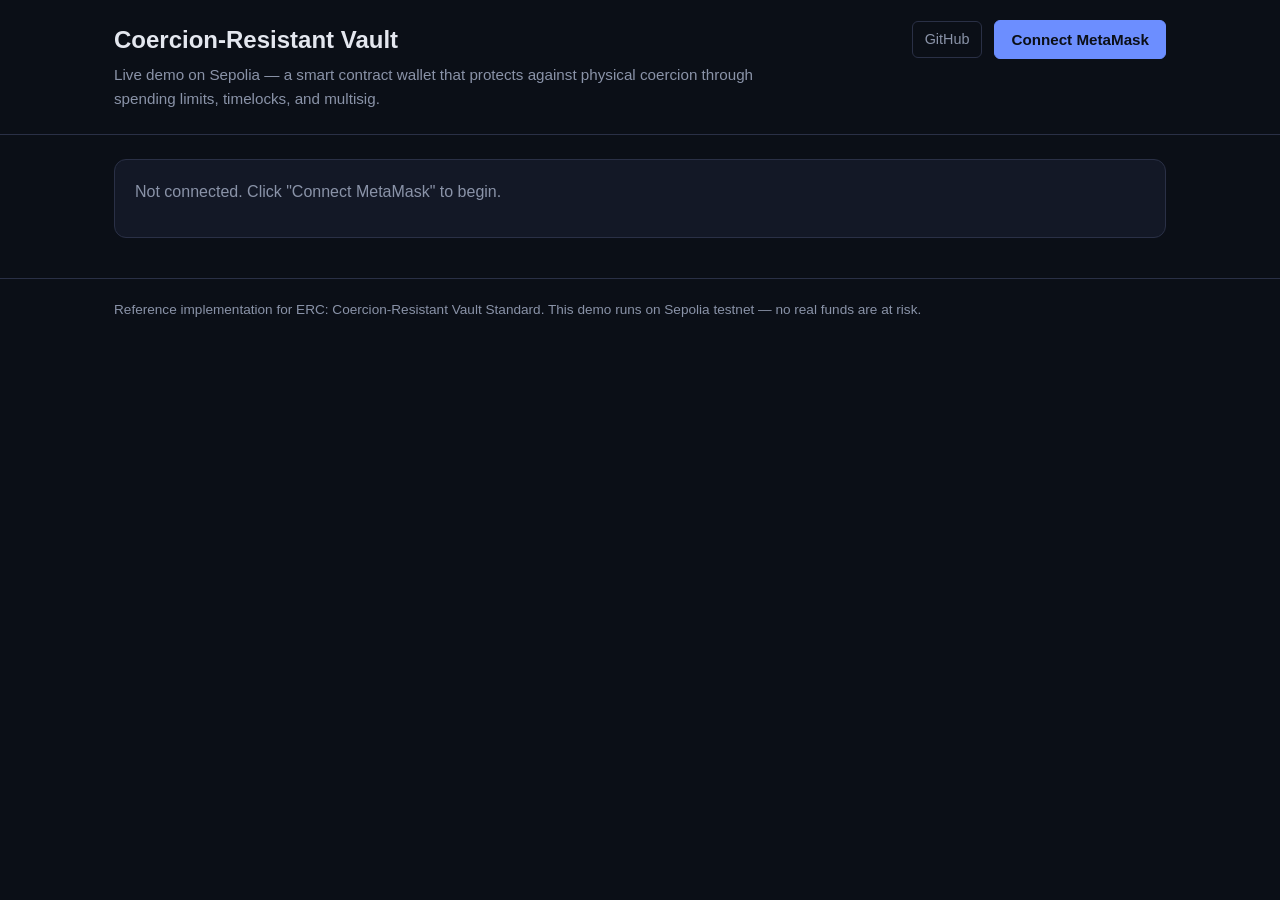
==== demo/index.html @ bbcf221b "feat: add Sepolia deployment script + interactive demo frontend - Foundry deploy script with Ethersc" ====
<!DOCTYPE html>
<html lang="en">
<head>
  <meta charset="UTF-8" />
  <meta name="viewport" content="width=device-width, initial-scale=1.0" />
  <title>Coercion-Resistant Vault — Demo</title>
  <link rel="stylesheet" href="styles.css" />
</head>
<body>
  <header>
    <div class="container">
      <div class="header-row">
        <h1>Coercion-Resistant Vault</h1>
        <div class="header-right">
          <a href="https://github.com/DeFiRe-business/eip-proposal-5wrench"
             target="_blank" rel="noopener" class="source-link">GitHub</a>
          <button id="connect-btn" class="primary">Connect MetaMask</button>
        </div>
      </div>
      <p class="subtitle">
        Live demo on Sepolia — a smart contract wallet that protects against
        physical coercion through spending limits, timelocks, and multisig.
      </p>
    </div>
  </header>

  <main class="container">

    <!-- ══════════════════════════════════════════ -->
    <!--  Connection status -->
    <!-- ══════════════════════════════════════════ -->
    <section id="connection-section" class="card">
      <div id="wallet-status">
        <p class="muted">Not connected. Click "Connect MetaMask" to begin.</p>
      </div>
    </section>

    <!-- ══════════════════════════════════════════ -->
    <!--  Vault overview -->
    <!-- ══════════════════════════════════════════ -->
    <section id="overview-section" class="card" hidden>
      <h2>Vault state</h2>
      <div class="grid grid-3">
        <div class="stat">
          <div class="stat-label">Total balance</div>
          <div class="stat-value" id="vault-total">—</div>
          <div class="stat-sub">ETH in vault</div>
        </div>
        <div class="stat stat-hot">
          <div class="stat-label">Hot (immediately spendable)</div>
          <div class="stat-value" id="vault-hot">—</div>
          <div class="stat-sub"><span id="vault-spent">—</span> spent this epoch</div>
        </div>
        <div class="stat stat-cold">
          <div class="stat-label">Cold (timelocked)</div>
          <div class="stat-value" id="vault-cold">—</div>
          <div class="stat-sub"><span id="timelock-duration">—</span> unlock delay</div>
        </div>
      </div>

      <div class="meta-grid">
        <div><span class="meta-label">Vault:</span> <a id="vault-address" target="_blank" rel="noopener">—</a></div>
        <div><span class="meta-label">Owner:</span> <span id="vault-owner">—</span></div>
        <div><span class="meta-label">Spending limit:</span> <span id="vault-limit">—</span> / <span id="vault-epoch">—</span></div>
        <div><span class="meta-label">Guardians:</span> <span id="vault-guardians">—</span> (threshold <span id="vault-threshold">—</span>)</div>
        <div><span class="meta-label">Paused:</span> <span id="vault-paused">—</span></div>
        <div><span class="meta-label">Pending withdrawals:</span> <span id="vault-pending">—</span></div>
      </div>
    </section>

    <!-- ══════════════════════════════════════════ -->
    <!--  Actions -->
    <!-- ══════════════════════════════════════════ -->
    <section id="actions-section" hidden>
      <div class="grid grid-2">

        <!-- Deposit -->
        <div class="card">
          <h3>Deposit ETH</h3>
          <p class="muted">Send Sepolia ETH into the vault. Anyone can deposit.</p>
          <div class="input-row">
            <input type="number" id="deposit-amount" step="0.001" min="0" value="0.05" placeholder="Amount in ETH" />
            <button id="deposit-btn" class="primary">Deposit</button>
          </div>
        </div>

        <!-- Hot spend -->
        <div class="card">
          <h3>Hot spend</h3>
          <p class="muted">Instant transfer from the rate-limited hot balance. Owner only.</p>
          <div class="input-row">
            <input type="text" id="hotspend-to" placeholder="Recipient address (0x...)" />
          </div>
          <div class="input-row">
            <input type="number" id="hotspend-amount" step="0.001" min="0" value="0.01" placeholder="Amount in ETH" />
            <button id="hotspend-btn" class="primary">Hot Spend</button>
          </div>
        </div>

        <!-- Cold withdrawal -->
        <div class="card">
          <h3>Cold withdrawal</h3>
          <p class="muted">
            Request a large withdrawal. Starts the timelock — funds become
            transferable after the delay, OR guardians can bypass with multisig.
          </p>
          <div class="input-row">
            <input type="text" id="coldwithdraw-to" placeholder="Recipient address (0x...)" />
          </div>
          <div class="input-row">
            <input type="number" id="coldwithdraw-amount" step="0.001" min="0" value="0.1" placeholder="Amount in ETH" />
            <button id="coldwithdraw-btn" class="primary">Request Withdrawal</button>
          </div>
        </div>

        <!-- Uniswap swap -->
        <div class="card card-highlight">
          <h3>DeFi: Swap on Uniswap V3 ⚡</h3>
          <p class="muted">
            Execute a WETH → USDC swap via Uniswap SwapRouter02. The vault wraps
            ETH, approves the router, and swaps — all while the hot spending
            counter stays at zero (value-preserving operation).
          </p>
          <div class="input-row">
            <input type="number" id="swap-amount" step="0.001" min="0" value="0.01" placeholder="Amount in ETH" />
            <button id="swap-btn" class="primary">Wrap + Swap</button>
          </div>
          <p class="muted small">
            This runs three transactions: whitelist the router (if not already),
            wrap ETH via <code>execute()</code>, then swap via <code>execute()</code>.
          </p>
        </div>

      </div>

      <!-- Pending withdrawals table -->
      <div class="card">
        <h3>Pending withdrawals</h3>
        <div id="pending-list">
          <p class="muted">No pending withdrawals.</p>
        </div>
      </div>
    </section>

    <!-- ══════════════════════════════════════════ -->
    <!--  Activity log -->
    <!-- ══════════════════════════════════════════ -->
    <section id="log-section" class="card" hidden>
      <div class="log-header">
        <h3>Activity log</h3>
        <button id="clear-log" class="ghost small">Clear</button>
      </div>
      <div id="log"></div>
    </section>

  </main>

  <footer>
    <div class="container">
      <p class="muted small">
        Reference implementation for ERC: Coercion-Resistant Vault Standard.
        This demo runs on Sepolia testnet — no real funds are at risk.
      </p>
    </div>
  </footer>

  <script type="importmap">
    {
      "imports": {
        "ethers": "https://esm.sh/ethers@6.13.4"
      }
    }
  </script>
  <script type="module" src="app.js"></script>
</body>
</html>
---- demo/styles.css ----
/* ══════════════════════════════════════════════ */
/*  Base */
/* ══════════════════════════════════════════════ */

:root {
  --bg:            #0b0f17;
  --bg-card:       #131826;
  --bg-card-hl:    #1a2035;
  --border:        #2a3046;
  --text:          #e4e7ef;
  --text-muted:    #8a93a8;
  --accent:        #6c8eff;
  --accent-hover:  #8aa4ff;
  --hot:           #ff9f6b;
  --cold:          #6bbcff;
  --success:       #3ddc84;
  --danger:        #ff5b5b;
  --warn:          #ffc857;
}

* { box-sizing: border-box; }

body {
  margin: 0;
  font-family: -apple-system, BlinkMacSystemFont, "Segoe UI", Roboto,
               "Helvetica Neue", Arial, sans-serif;
  background: var(--bg);
  color: var(--text);
  line-height: 1.55;
}

.container {
  max-width: 1100px;
  margin: 0 auto;
  padding: 0 24px;
}

h1, h2, h3 { font-weight: 600; margin: 0; }
h1 { font-size: 1.5rem; }
h2 { font-size: 1.2rem; margin-bottom: 16px; }
h3 { font-size: 1.05rem; margin-bottom: 8px; }

p { margin: 0 0 12px 0; }

a {
  color: var(--accent);
  text-decoration: none;
}
a:hover { color: var(--accent-hover); text-decoration: underline; }

code {
  font-family: "SF Mono", Menlo, Consolas, monospace;
  background: rgba(255,255,255,0.05);
  padding: 1px 5px;
  border-radius: 3px;
  font-size: 0.9em;
}

.muted { color: var(--text-muted); }
.small { font-size: 0.85rem; }

/* ══════════════════════════════════════════════ */
/*  Header */
/* ══════════════════════════════════════════════ */

header {
  border-bottom: 1px solid var(--border);
  padding: 20px 0 24px;
  margin-bottom: 24px;
}

.header-row {
  display: flex;
  justify-content: space-between;
  align-items: center;
  margin-bottom: 4px;
  gap: 16px;
  flex-wrap: wrap;
}

.header-right {
  display: flex;
  gap: 12px;
  align-items: center;
}

.source-link {
  color: var(--text-muted);
  font-size: 0.9rem;
  padding: 6px 12px;
  border: 1px solid var(--border);
  border-radius: 6px;
}
.source-link:hover { color: var(--text); text-decoration: none; }

.subtitle {
  color: var(--text-muted);
  font-size: 0.95rem;
  max-width: 680px;
  margin: 0;
}

/* ══════════════════════════════════════════════ */
/*  Cards */
/* ══════════════════════════════════════════════ */

.card {
  background: var(--bg-card);
  border: 1px solid var(--border);
  border-radius: 12px;
  padding: 20px;
  margin-bottom: 20px;
}

.card-highlight {
  border-color: var(--accent);
  background: linear-gradient(180deg, var(--bg-card-hl) 0%, var(--bg-card) 100%);
}

/* ══════════════════════════════════════════════ */
/*  Grid */
/* ══════════════════════════════════════════════ */

.grid {
  display: grid;
  gap: 20px;
  margin-bottom: 20px;
}
.grid-2 { grid-template-columns: repeat(2, 1fr); }
.grid-3 { grid-template-columns: repeat(3, 1fr); }

@media (max-width: 720px) {
  .grid-2, .grid-3 { grid-template-columns: 1fr; }
}

/* ══════════════════════════════════════════════ */
/*  Stats */
/* ══════════════════════════════════════════════ */

.stat {
  padding: 16px;
  background: rgba(255,255,255,0.02);
  border: 1px solid var(--border);
  border-radius: 8px;
}
.stat-hot  { border-left: 3px solid var(--hot);  }
.stat-cold { border-left: 3px solid var(--cold); }

.stat-label {
  font-size: 0.8rem;
  color: var(--text-muted);
  text-transform: uppercase;
  letter-spacing: 0.05em;
  margin-bottom: 4px;
}
.stat-value {
  font-size: 1.6rem;
  font-weight: 700;
  font-variant-numeric: tabular-nums;
}
.stat-sub {
  font-size: 0.85rem;
  color: var(--text-muted);
  margin-top: 4px;
}

/* ══════════════════════════════════════════════ */
/*  Meta grid */
/* ══════════════════════════════════════════════ */

.meta-grid {
  margin-top: 20px;
  padding-top: 16px;
  border-top: 1px solid var(--border);
  display: grid;
  grid-template-columns: 1fr 1fr;
  gap: 8px 20px;
  font-size: 0.9rem;
}
.meta-label {
  color: var(--text-muted);
  margin-right: 8px;
}
@media (max-width: 720px) {
  .meta-grid { grid-template-columns: 1fr; }
}

/* ══════════════════════════════════════════════ */
/*  Inputs & buttons */
/* ══════════════════════════════════════════════ */

.input-row {
  display: flex;
  gap: 8px;
  margin-bottom: 8px;
}
.input-row input[type="number"] { max-width: 160px; }

input[type="text"], input[type="number"] {
  flex: 1;
  padding: 10px 12px;
  background: var(--bg);
  border: 1px solid var(--border);
  border-radius: 6px;
  color: var(--text);
  font-family: inherit;
  font-size: 0.95rem;
}
input:focus {
  outline: none;
  border-color: var(--accent);
}

button {
  padding: 10px 16px;
  border: 1px solid var(--border);
  background: var(--bg-card);
  color: var(--text);
  border-radius: 6px;
  cursor: pointer;
  font-family: inherit;
  font-size: 0.95rem;
  transition: all 0.15s ease;
}
button:hover:not(:disabled) {
  border-color: var(--accent);
  color: var(--accent);
}
button:disabled {
  opacity: 0.5;
  cursor: not-allowed;
}
button.primary {
  background: var(--accent);
  border-color: var(--accent);
  color: #0b0f17;
  font-weight: 600;
}
button.primary:hover:not(:disabled) {
  background: var(--accent-hover);
  border-color: var(--accent-hover);
  color: #0b0f17;
}
button.danger {
  border-color: var(--danger);
  color: var(--danger);
}
button.ghost {
  background: transparent;
  border-color: transparent;
  color: var(--text-muted);
}
button.ghost:hover { color: var(--text); }
button.small { padding: 4px 10px; font-size: 0.85rem; }

/* ══════════════════════════════════════════════ */
/*  Pending withdrawals list */
/* ══════════════════════════════════════════════ */

.pending-item {
  display: grid;
  grid-template-columns: auto 1fr auto;
  gap: 12px;
  padding: 12px;
  background: rgba(255,255,255,0.02);
  border: 1px solid var(--border);
  border-radius: 6px;
  margin-bottom: 8px;
  align-items: center;
}
.pending-item-id {
  font-weight: 600;
  font-family: "SF Mono", Menlo, Consolas, monospace;
}
.pending-item-info {
  font-size: 0.9rem;
  color: var(--text-muted);
}
.pending-item-info strong { color: var(--text); }
.pending-item-actions {
  display: flex;
  gap: 6px;
}
.unlock-ready { color: var(--success); font-weight: 600; }
.unlock-waiting { color: var(--warn); }

/* ══════════════════════════════════════════════ */
/*  Activity log */
/* ══════════════════════════════════════════════ */

.log-header {
  display: flex;
  justify-content: space-between;
  align-items: center;
  margin-bottom: 12px;
}
.log-header h3 { margin: 0; }

#log {
  font-family: "SF Mono", Menlo, Consolas, monospace;
  font-size: 0.85rem;
  max-height: 320px;
  overflow-y: auto;
  background: var(--bg);
  border: 1px solid var(--border);
  border-radius: 6px;
  padding: 12px;
}
.log-entry {
  padding: 4px 0;
  border-bottom: 1px solid rgba(255,255,255,0.04);
}
.log-entry:last-child { border-bottom: none; }
.log-time { color: var(--text-muted); margin-right: 8px; }
.log-success { color: var(--success); }
.log-error   { color: var(--danger); }
.log-info    { color: var(--accent); }
.log-event   { color: var(--hot); }

/* ══════════════════════════════════════════════ */
/*  Footer */
/* ══════════════════════════════════════════════ */

footer {
  margin-top: 40px;
  padding: 20px 0;
  border-top: 1px solid var(--border);
}

/* ══════════════════════════════════════════════ */
/*  Toast / feedback */
/* ══════════════════════════════════════════════ */

.toast {
  position: fixed;
  bottom: 24px;
  right: 24px;
  background: var(--bg-card);
  border: 1px solid var(--border);
  border-radius: 8px;
  padding: 12px 16px;
  font-size: 0.9rem;
  max-width: 360px;
  box-shadow: 0 8px 24px rgba(0,0,0,0.5);
  z-index: 1000;
  animation: slideIn 0.2s ease-out;
}
.toast-success { border-color: var(--success); }
.toast-error   { border-color: var(--danger); }

@keyframes slideIn {
  from { transform: translateX(24px); opacity: 0; }
  to   { transform: translateX(0); opacity: 1; }
}
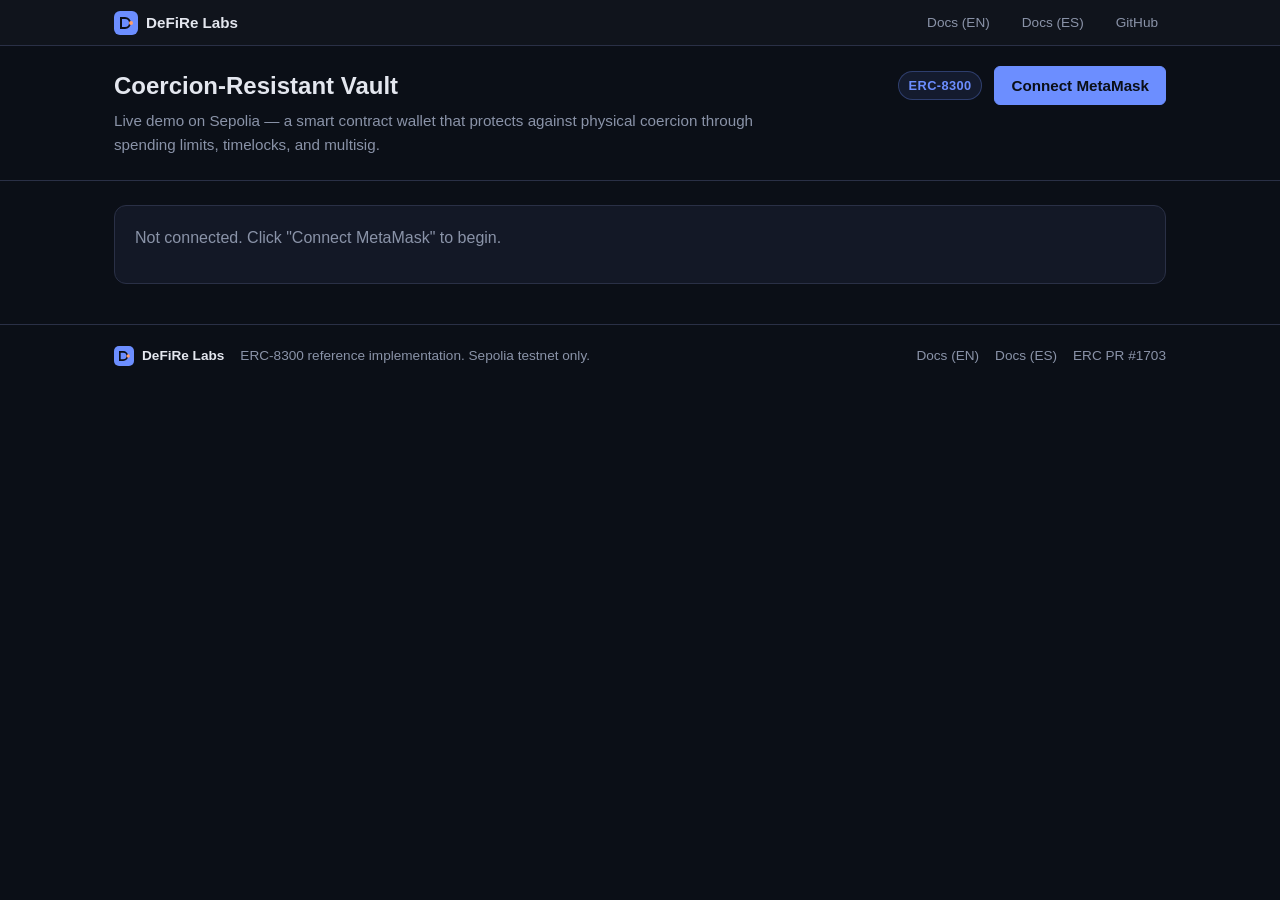
==== commit f51c4701: "feat: add DeFiRe Labs branding + bilingual docs (EN/ES) - DeFiRe Labs topbar with logo and link to d" ====
--- a/demo/index.html
+++ b/demo/index.html
@@ -3,17 +3,36 @@
 <head>
   <meta charset="UTF-8" />
   <meta name="viewport" content="width=device-width, initial-scale=1.0" />
-  <title>Coercion-Resistant Vault — Demo</title>
+  <title>Coercion-Resistant Vault — DeFiRe Labs</title>
   <link rel="stylesheet" href="styles.css" />
 </head>
 <body>
+
+  <!-- DeFiRe Labs top bar -->
+  <div class="topbar">
+    <div class="container topbar-inner">
+      <a href="https://defire.business/" target="_blank" rel="noopener" class="brand">
+        <svg width="24" height="24" viewBox="0 0 24 24" fill="none" xmlns="http://www.w3.org/2000/svg">
+          <rect width="24" height="24" rx="6" fill="#6c8eff"/>
+          <path d="M7 7h4a5 5 0 0 1 0 10H7V7z" stroke="#0b0f17" stroke-width="2" fill="none"/>
+          <circle cx="17" cy="12" r="2" fill="#ff9f6b"/>
+        </svg>
+        <span>DeFiRe Labs</span>
+      </a>
+      <nav class="topbar-nav">
+        <a href="docs-en.html">Docs (EN)</a>
+        <a href="docs-es.html">Docs (ES)</a>
+        <a href="https://github.com/DeFiRe-business/eip-proposal-5wrench" target="_blank" rel="noopener">GitHub</a>
+      </nav>
+    </div>
+  </div>
+
   <header>
     <div class="container">
       <div class="header-row">
         <h1>Coercion-Resistant Vault</h1>
         <div class="header-right">
-          <a href="https://github.com/DeFiRe-business/eip-proposal-5wrench"
-             target="_blank" rel="noopener" class="source-link">GitHub</a>
+          <span class="erc-badge">ERC-8300</span>
           <button id="connect-btn" class="primary">Connect MetaMask</button>
         </div>
       </div>
@@ -26,55 +45,48 @@
 
   <main class="container">
 
-    <!-- ══════════════════════════════════════════ -->
-    <!--  Connection status -->
-    <!-- ══════════════════════════════════════════ -->
+    <!-- Connection status -->
     <section id="connection-section" class="card">
       <div id="wallet-status">
         <p class="muted">Not connected. Click "Connect MetaMask" to begin.</p>
       </div>
     </section>
 
-    <!-- ══════════════════════════════════════════ -->
-    <!--  Vault overview -->
-    <!-- ══════════════════════════════════════════ -->
+    <!-- Vault overview -->
     <section id="overview-section" class="card" hidden>
       <h2>Vault state</h2>
       <div class="grid grid-3">
         <div class="stat">
           <div class="stat-label">Total balance</div>
-          <div class="stat-value" id="vault-total">—</div>
+          <div class="stat-value" id="vault-total">--</div>
           <div class="stat-sub">ETH in vault</div>
         </div>
         <div class="stat stat-hot">
           <div class="stat-label">Hot (immediately spendable)</div>
-          <div class="stat-value" id="vault-hot">—</div>
-          <div class="stat-sub"><span id="vault-spent">—</span> spent this epoch</div>
+          <div class="stat-value" id="vault-hot">--</div>
+          <div class="stat-sub"><span id="vault-spent">--</span> spent this epoch</div>
         </div>
         <div class="stat stat-cold">
           <div class="stat-label">Cold (timelocked)</div>
-          <div class="stat-value" id="vault-cold">—</div>
-          <div class="stat-sub"><span id="timelock-duration">—</span> unlock delay</div>
+          <div class="stat-value" id="vault-cold">--</div>
+          <div class="stat-sub"><span id="timelock-duration">--</span> unlock delay</div>
         </div>
       </div>
 
       <div class="meta-grid">
-        <div><span class="meta-label">Vault:</span> <a id="vault-address" target="_blank" rel="noopener">—</a></div>
-        <div><span class="meta-label">Owner:</span> <span id="vault-owner">—</span></div>
-        <div><span class="meta-label">Spending limit:</span> <span id="vault-limit">—</span> / <span id="vault-epoch">—</span></div>
-        <div><span class="meta-label">Guardians:</span> <span id="vault-guardians">—</span> (threshold <span id="vault-threshold">—</span>)</div>
-        <div><span class="meta-label">Paused:</span> <span id="vault-paused">—</span></div>
-        <div><span class="meta-label">Pending withdrawals:</span> <span id="vault-pending">—</span></div>
+        <div><span class="meta-label">Vault:</span> <a id="vault-address" target="_blank" rel="noopener">--</a></div>
+        <div><span class="meta-label">Owner:</span> <span id="vault-owner">--</span></div>
+        <div><span class="meta-label">Spending limit:</span> <span id="vault-limit">--</span> / <span id="vault-epoch">--</span></div>
+        <div><span class="meta-label">Guardians:</span> <span id="vault-guardians">--</span> (threshold <span id="vault-threshold">--</span>)</div>
+        <div><span class="meta-label">Paused:</span> <span id="vault-paused">--</span></div>
+        <div><span class="meta-label">Pending withdrawals:</span> <span id="vault-pending">--</span></div>
       </div>
     </section>
 
-    <!-- ══════════════════════════════════════════ -->
-    <!--  Actions -->
-    <!-- ══════════════════════════════════════════ -->
+    <!-- Actions -->
     <section id="actions-section" hidden>
       <div class="grid grid-2">
 
-        <!-- Deposit -->
         <div class="card">
           <h3>Deposit ETH</h3>
           <p class="muted">Send Sepolia ETH into the vault. Anyone can deposit.</p>
@@ -84,7 +96,6 @@
           </div>
         </div>
 
-        <!-- Hot spend -->
         <div class="card">
           <h3>Hot spend</h3>
           <p class="muted">Instant transfer from the rate-limited hot balance. Owner only.</p>
@@ -97,11 +108,10 @@
           </div>
         </div>
 
-        <!-- Cold withdrawal -->
         <div class="card">
           <h3>Cold withdrawal</h3>
           <p class="muted">
-            Request a large withdrawal. Starts the timelock — funds become
+            Request a large withdrawal. Starts the timelock -- funds become
             transferable after the delay, OR guardians can bypass with multisig.
           </p>
           <div class="input-row">
@@ -113,12 +123,11 @@
           </div>
         </div>
 
-        <!-- Uniswap swap -->
         <div class="card card-highlight">
-          <h3>DeFi: Swap on Uniswap V3 ⚡</h3>
+          <h3>DeFi: Swap on Uniswap V3</h3>
           <p class="muted">
-            Execute a WETH → USDC swap via Uniswap SwapRouter02. The vault wraps
-            ETH, approves the router, and swaps — all while the hot spending
+            Execute a WETH to USDC swap via Uniswap SwapRouter02. The vault wraps
+            ETH, approves the router, and swaps -- all while the hot spending
             counter stays at zero (value-preserving operation).
           </p>
           <div class="input-row">
@@ -126,14 +135,13 @@
             <button id="swap-btn" class="primary">Wrap + Swap</button>
           </div>
           <p class="muted small">
-            This runs three transactions: whitelist the router (if not already),
-            wrap ETH via <code>execute()</code>, then swap via <code>execute()</code>.
+            This runs three transactions: wrap ETH via <code>execute()</code>,
+            approve router, then swap via <code>execute()</code>.
           </p>
         </div>
 
       </div>
 
-      <!-- Pending withdrawals table -->
       <div class="card">
         <h3>Pending withdrawals</h3>
         <div id="pending-list">
@@ -142,9 +150,7 @@
       </div>
     </section>
 
-    <!-- ══════════════════════════════════════════ -->
-    <!--  Activity log -->
-    <!-- ══════════════════════════════════════════ -->
+    <!-- Activity log -->
     <section id="log-section" class="card" hidden>
       <div class="log-header">
         <h3>Activity log</h3>
@@ -156,11 +162,23 @@
   </main>
 
   <footer>
-    <div class="container">
-      <p class="muted small">
-        Reference implementation for ERC: Coercion-Resistant Vault Standard.
-        This demo runs on Sepolia testnet — no real funds are at risk.
-      </p>
+    <div class="container footer-inner">
+      <div class="footer-left">
+        <a href="https://defire.business/" target="_blank" rel="noopener" class="brand brand-footer">
+          <svg width="20" height="20" viewBox="0 0 24 24" fill="none" xmlns="http://www.w3.org/2000/svg">
+            <rect width="24" height="24" rx="6" fill="#6c8eff"/>
+            <path d="M7 7h4a5 5 0 0 1 0 10H7V7z" stroke="#0b0f17" stroke-width="2" fill="none"/>
+            <circle cx="17" cy="12" r="2" fill="#ff9f6b"/>
+          </svg>
+          <span>DeFiRe Labs</span>
+        </a>
+        <span class="muted small">ERC-8300 reference implementation. Sepolia testnet only.</span>
+      </div>
+      <div class="footer-right">
+        <a href="docs-en.html" class="muted small">Docs (EN)</a>
+        <a href="docs-es.html" class="muted small">Docs (ES)</a>
+        <a href="https://github.com/ethereum/ERCs/pull/1703" target="_blank" rel="noopener" class="muted small">ERC PR #1703</a>
+      </div>
     </div>
   </footer>
 
--- a/demo/styles.css
+++ b/demo/styles.css
@@ -1,5 +1,5 @@
 /* ══════════════════════════════════════════════ */
-/*  Base */
+/*  Base                                        */
 /* ══════════════════════════════════════════════ */
 
 :root {
@@ -35,10 +35,11 @@
   padding: 0 24px;
 }
 
-h1, h2, h3 { font-weight: 600; margin: 0; }
+h1, h2, h3, h4 { font-weight: 600; margin: 0; }
 h1 { font-size: 1.5rem; }
 h2 { font-size: 1.2rem; margin-bottom: 16px; }
 h3 { font-size: 1.05rem; margin-bottom: 8px; }
+h4 { font-size: 0.95rem; margin-bottom: 6px; }
 
 p { margin: 0 0 12px 0; }
 
@@ -56,11 +57,90 @@
   font-size: 0.9em;
 }
 
+pre {
+  background: rgba(255,255,255,0.03);
+  border: 1px solid var(--border);
+  border-radius: 8px;
+  padding: 16px;
+  overflow-x: auto;
+  font-size: 0.85rem;
+  line-height: 1.5;
+}
+pre code {
+  background: none;
+  padding: 0;
+}
+
 .muted { color: var(--text-muted); }
 .small { font-size: 0.85rem; }
 
 /* ══════════════════════════════════════════════ */
-/*  Header */
+/*  DeFiRe Labs topbar                          */
+/* ══════════════════════════════════════════════ */
+
+.topbar {
+  background: rgba(255,255,255,0.02);
+  border-bottom: 1px solid var(--border);
+  padding: 8px 0;
+}
+
+.topbar-inner {
+  display: flex;
+  justify-content: space-between;
+  align-items: center;
+}
+
+.brand {
+  display: flex;
+  align-items: center;
+  gap: 8px;
+  color: var(--text);
+  font-weight: 600;
+  font-size: 0.95rem;
+  text-decoration: none;
+}
+.brand:hover {
+  color: var(--accent);
+  text-decoration: none;
+}
+.brand svg { flex-shrink: 0; }
+
+.brand-footer {
+  font-size: 0.85rem;
+}
+
+.topbar-nav {
+  display: flex;
+  gap: 16px;
+  align-items: center;
+}
+.topbar-nav a {
+  color: var(--text-muted);
+  font-size: 0.85rem;
+  text-decoration: none;
+  padding: 4px 8px;
+  border-radius: 4px;
+  transition: all 0.15s ease;
+}
+.topbar-nav a:hover {
+  color: var(--text);
+  background: rgba(255,255,255,0.05);
+  text-decoration: none;
+}
+
+.erc-badge {
+  font-size: 0.8rem;
+  font-weight: 600;
+  color: var(--accent);
+  background: rgba(108, 142, 255, 0.1);
+  border: 1px solid rgba(108, 142, 255, 0.3);
+  padding: 4px 10px;
+  border-radius: 20px;
+  letter-spacing: 0.03em;
+}
+
+/* ══════════════════════════════════════════════ */
+/*  Header                                      */
 /* ══════════════════════════════════════════════ */
 
 header {
@@ -84,15 +164,6 @@
   align-items: center;
 }
 
-.source-link {
-  color: var(--text-muted);
-  font-size: 0.9rem;
-  padding: 6px 12px;
-  border: 1px solid var(--border);
-  border-radius: 6px;
-}
-.source-link:hover { color: var(--text); text-decoration: none; }
-
 .subtitle {
   color: var(--text-muted);
   font-size: 0.95rem;
@@ -101,7 +172,7 @@
 }
 
 /* ══════════════════════════════════════════════ */
-/*  Cards */
+/*  Cards                                       */
 /* ══════════════════════════════════════════════ */
 
 .card {
@@ -118,7 +189,7 @@
 }
 
 /* ══════════════════════════════════════════════ */
-/*  Grid */
+/*  Grid                                        */
 /* ══════════════════════════════════════════════ */
 
 .grid {
@@ -134,7 +205,7 @@
 }
 
 /* ══════════════════════════════════════════════ */
-/*  Stats */
+/*  Stats                                       */
 /* ══════════════════════════════════════════════ */
 
 .stat {
@@ -165,7 +236,7 @@
 }
 
 /* ══════════════════════════════════════════════ */
-/*  Meta grid */
+/*  Meta grid                                   */
 /* ══════════════════════════════════════════════ */
 
 .meta-grid {
@@ -186,7 +257,7 @@
 }
 
 /* ══════════════════════════════════════════════ */
-/*  Inputs & buttons */
+/*  Inputs & buttons                            */
 /* ══════════════════════════════════════════════ */
 
 .input-row {
@@ -254,7 +325,7 @@
 button.small { padding: 4px 10px; font-size: 0.85rem; }
 
 /* ══════════════════════════════════════════════ */
-/*  Pending withdrawals list */
+/*  Pending withdrawals list                    */
 /* ══════════════════════════════════════════════ */
 
 .pending-item {
@@ -285,7 +356,7 @@
 .unlock-waiting { color: var(--warn); }
 
 /* ══════════════════════════════════════════════ */
-/*  Activity log */
+/*  Activity log                                */
 /* ══════════════════════════════════════════════ */
 
 .log-header {
@@ -318,7 +389,7 @@
 .log-event   { color: var(--hot); }
 
 /* ══════════════════════════════════════════════ */
-/*  Footer */
+/*  Footer                                      */
 /* ══════════════════════════════════════════════ */
 
 footer {
@@ -327,8 +398,28 @@
   border-top: 1px solid var(--border);
 }
 
-/* ══════════════════════════════════════════════ */
-/*  Toast / feedback */
+.footer-inner {
+  display: flex;
+  justify-content: space-between;
+  align-items: center;
+  flex-wrap: wrap;
+  gap: 12px;
+}
+.footer-left {
+  display: flex;
+  align-items: center;
+  gap: 16px;
+  flex-wrap: wrap;
+}
+.footer-right {
+  display: flex;
+  gap: 16px;
+  align-items: center;
+}
+.footer-right a:hover { text-decoration: underline; }
+
+/* ══════════════════════════════════════════════ */
+/*  Toast / feedback                            */
 /* ══════════════════════════════════════════════ */
 
 .toast {
@@ -352,3 +443,114 @@
   from { transform: translateX(24px); opacity: 0; }
   to   { transform: translateX(0); opacity: 1; }
 }
+
+/* ══════════════════════════════════════════════ */
+/*  Docs pages                                  */
+/* ══════════════════════════════════════════════ */
+
+.docs-content {
+  max-width: 800px;
+  margin: 0 auto;
+  padding: 0 24px 60px;
+}
+
+.docs-content h1 {
+  font-size: 2rem;
+  margin-bottom: 8px;
+  margin-top: 40px;
+}
+
+.docs-content h2 {
+  font-size: 1.4rem;
+  margin-top: 40px;
+  margin-bottom: 12px;
+  padding-bottom: 8px;
+  border-bottom: 1px solid var(--border);
+}
+
+.docs-content h3 {
+  font-size: 1.1rem;
+  margin-top: 28px;
+  margin-bottom: 8px;
+  color: var(--accent);
+}
+
+.docs-content p {
+  line-height: 1.7;
+  margin-bottom: 16px;
+}
+
+.docs-content ul, .docs-content ol {
+  padding-left: 24px;
+  margin-bottom: 16px;
+}
+
+.docs-content li {
+  margin-bottom: 8px;
+  line-height: 1.6;
+}
+
+.docs-content .step {
+  background: var(--bg-card);
+  border: 1px solid var(--border);
+  border-radius: 12px;
+  padding: 20px 24px;
+  margin-bottom: 16px;
+}
+
+.docs-content .step-number {
+  display: inline-block;
+  background: var(--accent);
+  color: var(--bg);
+  font-weight: 700;
+  font-size: 0.85rem;
+  width: 28px;
+  height: 28px;
+  line-height: 28px;
+  text-align: center;
+  border-radius: 50%;
+  margin-right: 10px;
+}
+
+.docs-content .callout {
+  background: rgba(108, 142, 255, 0.08);
+  border-left: 3px solid var(--accent);
+  padding: 12px 16px;
+  border-radius: 0 8px 8px 0;
+  margin-bottom: 16px;
+}
+
+.docs-content .callout-warn {
+  background: rgba(255, 200, 87, 0.08);
+  border-left-color: var(--warn);
+}
+
+.docs-content .callout-danger {
+  background: rgba(255, 91, 91, 0.08);
+  border-left-color: var(--danger);
+}
+
+.lang-switch {
+  display: flex;
+  gap: 8px;
+  margin-top: 8px;
+}
+.lang-switch a {
+  padding: 4px 12px;
+  border: 1px solid var(--border);
+  border-radius: 4px;
+  font-size: 0.85rem;
+  color: var(--text-muted);
+}
+.lang-switch a:hover { color: var(--text); text-decoration: none; border-color: var(--accent); }
+.lang-switch a.active {
+  background: var(--accent);
+  color: var(--bg);
+  border-color: var(--accent);
+}
+
+@media (max-width: 720px) {
+  .topbar-nav { gap: 8px; }
+  .topbar-nav a { padding: 4px 4px; font-size: 0.8rem; }
+  .footer-inner { flex-direction: column; align-items: flex-start; }
+}
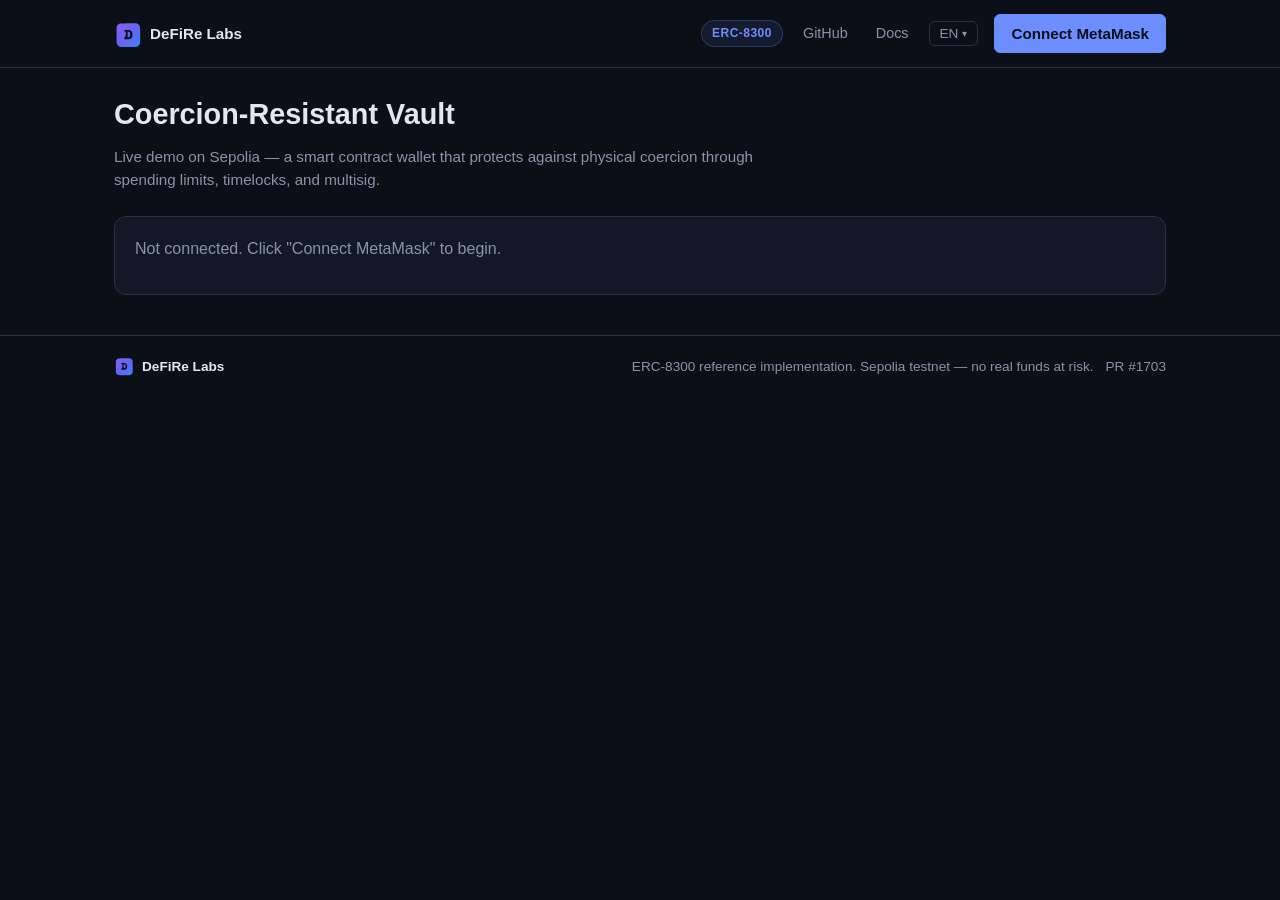
==== commit 937cd352: "feat: unified header with DeFiRe Labs logo, language dropdown, bilingual docs - Real DeFiRe Labs SVG" ====
--- a/demo/index.html
+++ b/demo/index.html
@@ -8,42 +8,42 @@
 </head>
 <body>
 
-  <!-- DeFiRe Labs top bar -->
-  <div class="topbar">
-    <div class="container topbar-inner">
+  <header>
+    <div class="container header-row">
       <a href="https://defire.business/" target="_blank" rel="noopener" class="brand">
-        <svg width="24" height="24" viewBox="0 0 24 24" fill="none" xmlns="http://www.w3.org/2000/svg">
-          <rect width="24" height="24" rx="6" fill="#6c8eff"/>
-          <path d="M7 7h4a5 5 0 0 1 0 10H7V7z" stroke="#0b0f17" stroke-width="2" fill="none"/>
-          <circle cx="17" cy="12" r="2" fill="#ff9f6b"/>
+        <svg width="28" height="28" viewBox="0 0 76 76" fill="none" xmlns="http://www.w3.org/2000/svg">
+          <defs><linearGradient id="dg" x1="0%" y1="0%" x2="100%" y2="100%"><stop offset="0%" stop-color="#8B5CF6"/><stop offset="50%" stop-color="#6366F1"/><stop offset="100%" stop-color="#3B82F6"/></linearGradient></defs>
+          <path fill="url(#dg)" d="M16,9.57C16,9.57,54,9,54,9c3.78.01,7.63-.22,10.98,1.85C70.6,14.33,70.97,19.06,71,25v31c-.06,4.7-.49,10.22-4.22,13.57-3.85,3.45-9.93,3.42-14.78,3.43H22c-4.26-.06-7.52-.22-10.87-3.28C7.37,66.29,7.06,62.76,7,58V25c.04-7.86,1.03-12.3,9-15.43ZM28,52c4.57,0,14.28.81,17.87-1.74,5.97-4.24,5.72-18.5-.91-22.09C41.69,26.41,32.06,27,28,27v4h4c0,5.91,1.79,13.73-4,17v4ZM37,31c1.93.23,3.91.27,5.33,1.74,2.28,2.16,2.4,11.27,0,13.27-1.42,1.09-3.69.95-5.33,1V31Z"/>
         </svg>
         <span>DeFiRe Labs</span>
       </a>
-      <nav class="topbar-nav">
-        <a href="docs-en.html">Docs (EN)</a>
-        <a href="docs-es.html">Docs (ES)</a>
-        <a href="https://github.com/DeFiRe-business/eip-proposal-5wrench" target="_blank" rel="noopener">GitHub</a>
-      </nav>
-    </div>
-  </div>
 
-  <header>
-    <div class="container">
-      <div class="header-row">
-        <h1>Coercion-Resistant Vault</h1>
-        <div class="header-right">
-          <span class="erc-badge">ERC-8300</span>
-          <button id="connect-btn" class="primary">Connect MetaMask</button>
+      <div class="header-center">
+        <span class="erc-badge">ERC-8300</span>
+        <a href="https://github.com/DeFiRe-business/eip-proposal-5wrench" target="_blank" rel="noopener" class="nav-link">GitHub</a>
+        <a id="docs-link" href="docs-en.html" class="nav-link">Docs</a>
+        <div class="lang-dropdown">
+          <button id="lang-btn" class="lang-toggle" type="button">EN <span class="caret">&#9662;</span></button>
+          <div class="lang-menu" id="lang-menu">
+            <button data-lang="en" class="lang-option active">English</button>
+            <button data-lang="es" class="lang-option">Espanol</button>
+          </div>
         </div>
       </div>
+
+      <button id="connect-btn" class="primary">Connect MetaMask</button>
+    </div>
+  </header>
+
+  <main class="container">
+
+    <section class="hero">
+      <h1>Coercion-Resistant Vault</h1>
       <p class="subtitle">
         Live demo on Sepolia — a smart contract wallet that protects against
         physical coercion through spending limits, timelocks, and multisig.
       </p>
-    </div>
-  </header>
-
-  <main class="container">
+    </section>
 
     <!-- Connection status -->
     <section id="connection-section" class="card">
@@ -72,7 +72,6 @@
           <div class="stat-sub"><span id="timelock-duration">--</span> unlock delay</div>
         </div>
       </div>
-
       <div class="meta-grid">
         <div><span class="meta-label">Vault:</span> <a id="vault-address" target="_blank" rel="noopener">--</a></div>
         <div><span class="meta-label">Owner:</span> <span id="vault-owner">--</span></div>
@@ -86,7 +85,6 @@
     <!-- Actions -->
     <section id="actions-section" hidden>
       <div class="grid grid-2">
-
         <div class="card">
           <h3>Deposit ETH</h3>
           <p class="muted">Send Sepolia ETH into the vault. Anyone can deposit.</p>
@@ -95,7 +93,6 @@
             <button id="deposit-btn" class="primary">Deposit</button>
           </div>
         </div>
-
         <div class="card">
           <h3>Hot spend</h3>
           <p class="muted">Instant transfer from the rate-limited hot balance. Owner only.</p>
@@ -107,13 +104,9 @@
             <button id="hotspend-btn" class="primary">Hot Spend</button>
           </div>
         </div>
-
         <div class="card">
           <h3>Cold withdrawal</h3>
-          <p class="muted">
-            Request a large withdrawal. Starts the timelock -- funds become
-            transferable after the delay, OR guardians can bypass with multisig.
-          </p>
+          <p class="muted">Request a large withdrawal. Starts the timelock -- funds unlock after the delay, OR guardians can bypass with multisig.</p>
           <div class="input-row">
             <input type="text" id="coldwithdraw-to" placeholder="Recipient address (0x...)" />
           </div>
@@ -122,31 +115,19 @@
             <button id="coldwithdraw-btn" class="primary">Request Withdrawal</button>
           </div>
         </div>
-
         <div class="card card-highlight">
           <h3>DeFi: Swap on Uniswap V3</h3>
-          <p class="muted">
-            Execute a WETH to USDC swap via Uniswap SwapRouter02. The vault wraps
-            ETH, approves the router, and swaps -- all while the hot spending
-            counter stays at zero (value-preserving operation).
-          </p>
+          <p class="muted">WETH to USDC swap via Uniswap SwapRouter02. Wraps ETH, approves the router, and swaps -- hot spending counter stays at zero.</p>
           <div class="input-row">
             <input type="number" id="swap-amount" step="0.001" min="0" value="0.01" placeholder="Amount in ETH" />
             <button id="swap-btn" class="primary">Wrap + Swap</button>
           </div>
-          <p class="muted small">
-            This runs three transactions: wrap ETH via <code>execute()</code>,
-            approve router, then swap via <code>execute()</code>.
-          </p>
+          <p class="muted small">Three transactions: wrap via <code>execute()</code>, approve, swap via <code>execute()</code>.</p>
         </div>
-
       </div>
-
       <div class="card">
         <h3>Pending withdrawals</h3>
-        <div id="pending-list">
-          <p class="muted">No pending withdrawals.</p>
-        </div>
+        <div id="pending-list"><p class="muted">No pending withdrawals.</p></div>
       </div>
     </section>
 
@@ -158,37 +139,52 @@
       </div>
       <div id="log"></div>
     </section>
-
   </main>
 
   <footer>
     <div class="container footer-inner">
-      <div class="footer-left">
-        <a href="https://defire.business/" target="_blank" rel="noopener" class="brand brand-footer">
-          <svg width="20" height="20" viewBox="0 0 24 24" fill="none" xmlns="http://www.w3.org/2000/svg">
-            <rect width="24" height="24" rx="6" fill="#6c8eff"/>
-            <path d="M7 7h4a5 5 0 0 1 0 10H7V7z" stroke="#0b0f17" stroke-width="2" fill="none"/>
-            <circle cx="17" cy="12" r="2" fill="#ff9f6b"/>
-          </svg>
-          <span>DeFiRe Labs</span>
-        </a>
-        <span class="muted small">ERC-8300 reference implementation. Sepolia testnet only.</span>
-      </div>
-      <div class="footer-right">
-        <a href="docs-en.html" class="muted small">Docs (EN)</a>
-        <a href="docs-es.html" class="muted small">Docs (ES)</a>
-        <a href="https://github.com/ethereum/ERCs/pull/1703" target="_blank" rel="noopener" class="muted small">ERC PR #1703</a>
-      </div>
+      <a href="https://defire.business/" target="_blank" rel="noopener" class="brand brand-sm">
+        <svg width="20" height="20" viewBox="0 0 76 76" fill="none" xmlns="http://www.w3.org/2000/svg">
+          <defs><linearGradient id="dg2" x1="0%" y1="0%" x2="100%" y2="100%"><stop offset="0%" stop-color="#8B5CF6"/><stop offset="50%" stop-color="#6366F1"/><stop offset="100%" stop-color="#3B82F6"/></linearGradient></defs>
+          <path fill="url(#dg2)" d="M16,9.57C16,9.57,54,9,54,9c3.78.01,7.63-.22,10.98,1.85C70.6,14.33,70.97,19.06,71,25v31c-.06,4.7-.49,10.22-4.22,13.57-3.85,3.45-9.93,3.42-14.78,3.43H22c-4.26-.06-7.52-.22-10.87-3.28C7.37,66.29,7.06,62.76,7,58V25c.04-7.86,1.03-12.3,9-15.43ZM28,52c4.57,0,14.28.81,17.87-1.74,5.97-4.24,5.72-18.5-.91-22.09C41.69,26.41,32.06,27,28,27v4h4c0,5.91,1.79,13.73-4,17v4ZM37,31c1.93.23,3.91.27,5.33,1.74,2.28,2.16,2.4,11.27,0,13.27-1.42,1.09-3.69.95-5.33,1V31Z"/>
+        </svg>
+        <span>DeFiRe Labs</span>
+      </a>
+      <span class="muted small">ERC-8300 reference implementation. Sepolia testnet — no real funds at risk.</span>
+      <a href="https://github.com/ethereum/ERCs/pull/1703" target="_blank" rel="noopener" class="muted small">PR #1703</a>
     </div>
   </footer>
 
-  <script type="importmap">
-    {
-      "imports": {
-        "ethers": "https://esm.sh/ethers@6.13.4"
-      }
+  <script type="importmap">{"imports":{"ethers":"https://esm.sh/ethers@6.13.4"}}</script>
+  <script type="module" src="app.js"></script>
+  <script>
+    // Language dropdown logic
+    const langBtn = document.getElementById('lang-btn');
+    const langMenu = document.getElementById('lang-menu');
+    const docsLink = document.getElementById('docs-link');
+    let currentLang = localStorage.getItem('vault-lang') || 'en';
+
+    function updateLang(lang) {
+      currentLang = lang;
+      localStorage.setItem('vault-lang', lang);
+      langBtn.innerHTML = lang.toUpperCase() + ' <span class="caret">&#9662;</span>';
+      docsLink.href = lang === 'es' ? 'docs-es.html' : 'docs-en.html';
+      langMenu.querySelectorAll('.lang-option').forEach(o => {
+        o.classList.toggle('active', o.dataset.lang === lang);
+      });
+      langMenu.classList.remove('open');
     }
+
+    langBtn.addEventListener('click', (e) => {
+      e.stopPropagation();
+      langMenu.classList.toggle('open');
+    });
+    langMenu.querySelectorAll('.lang-option').forEach(o => {
+      o.addEventListener('click', () => updateLang(o.dataset.lang));
+    });
+    document.addEventListener('click', () => langMenu.classList.remove('open'));
+
+    updateLang(currentLang);
   </script>
-  <script type="module" src="app.js"></script>
 </body>
 </html>
--- a/demo/styles.css
+++ b/demo/styles.css
@@ -39,14 +39,10 @@
 h1 { font-size: 1.5rem; }
 h2 { font-size: 1.2rem; margin-bottom: 16px; }
 h3 { font-size: 1.05rem; margin-bottom: 8px; }
-h4 { font-size: 0.95rem; margin-bottom: 6px; }
 
 p { margin: 0 0 12px 0; }
 
-a {
-  color: var(--accent);
-  text-decoration: none;
-}
+a { color: var(--accent); text-decoration: none; }
 a:hover { color: var(--accent-hover); text-decoration: underline; }
 
 code {
@@ -66,30 +62,29 @@
   font-size: 0.85rem;
   line-height: 1.5;
 }
-pre code {
-  background: none;
-  padding: 0;
-}
+pre code { background: none; padding: 0; }
 
 .muted { color: var(--text-muted); }
 .small { font-size: 0.85rem; }
 
 /* ══════════════════════════════════════════════ */
-/*  DeFiRe Labs topbar                          */
-/* ══════════════════════════════════════════════ */
-
-.topbar {
-  background: rgba(255,255,255,0.02);
+/*  Header — single unified bar                 */
+/* ══════════════════════════════════════════════ */
+
+header {
   border-bottom: 1px solid var(--border);
-  padding: 8px 0;
-}
-
-.topbar-inner {
+  padding: 14px 0;
+  margin-bottom: 24px;
+}
+
+.header-row {
   display: flex;
-  justify-content: space-between;
   align-items: center;
-}
-
+  gap: 16px;
+  flex-wrap: wrap;
+}
+
+/* DeFiRe Labs brand — left */
 .brand {
   display: flex;
   align-items: center;
@@ -98,72 +93,111 @@
   font-weight: 600;
   font-size: 0.95rem;
   text-decoration: none;
-}
-.brand:hover {
-  color: var(--accent);
-  text-decoration: none;
-}
+  margin-right: auto;
+}
+.brand:hover { color: var(--accent); text-decoration: none; }
 .brand svg { flex-shrink: 0; }
-
-.brand-footer {
-  font-size: 0.85rem;
-}
-
-.topbar-nav {
+.brand-sm { font-size: 0.85rem; }
+
+/* Center nav cluster */
+.header-center {
   display: flex;
-  gap: 16px;
   align-items: center;
-}
-.topbar-nav a {
-  color: var(--text-muted);
-  font-size: 0.85rem;
-  text-decoration: none;
-  padding: 4px 8px;
-  border-radius: 4px;
-  transition: all 0.15s ease;
-}
-.topbar-nav a:hover {
-  color: var(--text);
-  background: rgba(255,255,255,0.05);
-  text-decoration: none;
+  gap: 12px;
 }
 
 .erc-badge {
-  font-size: 0.8rem;
+  font-size: 0.75rem;
   font-weight: 600;
   color: var(--accent);
   background: rgba(108, 142, 255, 0.1);
-  border: 1px solid rgba(108, 142, 255, 0.3);
+  border: 1px solid rgba(108, 142, 255, 0.25);
+  padding: 3px 10px;
+  border-radius: 20px;
+  letter-spacing: 0.04em;
+  white-space: nowrap;
+}
+
+.nav-link {
+  color: var(--text-muted);
+  font-size: 0.9rem;
+  padding: 4px 8px;
+  border-radius: 4px;
+  text-decoration: none;
+  transition: all 0.15s ease;
+}
+.nav-link:hover {
+  color: var(--text);
+  background: rgba(255,255,255,0.05);
+  text-decoration: none;
+}
+
+/* Language dropdown */
+.lang-dropdown {
+  position: relative;
+}
+
+.lang-toggle {
+  display: flex;
+  align-items: center;
+  gap: 4px;
   padding: 4px 10px;
-  border-radius: 20px;
-  letter-spacing: 0.03em;
-}
-
-/* ══════════════════════════════════════════════ */
-/*  Header                                      */
-/* ══════════════════════════════════════════════ */
-
-header {
-  border-bottom: 1px solid var(--border);
-  padding: 20px 0 24px;
+  background: transparent;
+  border: 1px solid var(--border);
+  border-radius: 6px;
+  color: var(--text-muted);
+  font-size: 0.85rem;
+  font-weight: 500;
+  cursor: pointer;
+  transition: all 0.15s ease;
+}
+.lang-toggle:hover {
+  border-color: var(--accent);
+  color: var(--text);
+}
+.caret { font-size: 0.65rem; }
+
+.lang-menu {
+  display: none;
+  position: absolute;
+  top: calc(100% + 6px);
+  right: 0;
+  background: var(--bg-card);
+  border: 1px solid var(--border);
+  border-radius: 8px;
+  min-width: 120px;
+  box-shadow: 0 8px 24px rgba(0,0,0,0.4);
+  z-index: 100;
+  overflow: hidden;
+}
+.lang-menu.open { display: block; }
+
+.lang-option {
+  display: block;
+  width: 100%;
+  padding: 8px 14px;
+  background: transparent;
+  border: none;
+  color: var(--text-muted);
+  font-size: 0.9rem;
+  text-align: left;
+  cursor: pointer;
+  transition: background 0.1s;
+}
+.lang-option:hover {
+  background: rgba(255,255,255,0.05);
+  color: var(--text);
+}
+.lang-option.active {
+  color: var(--accent);
+  font-weight: 600;
+}
+
+/* Hero */
+.hero {
   margin-bottom: 24px;
 }
-
-.header-row {
-  display: flex;
-  justify-content: space-between;
-  align-items: center;
-  margin-bottom: 4px;
-  gap: 16px;
-  flex-wrap: wrap;
-}
-
-.header-right {
-  display: flex;
-  gap: 12px;
-  align-items: center;
-}
-
+.hero h1 { font-size: 1.8rem; margin-bottom: 8px; }
 .subtitle {
   color: var(--text-muted);
   font-size: 0.95rem;
@@ -182,21 +216,13 @@
   padding: 20px;
   margin-bottom: 20px;
 }
-
 .card-highlight {
   border-color: var(--accent);
   background: linear-gradient(180deg, var(--bg-card-hl) 0%, var(--bg-card) 100%);
 }
 
-/* ══════════════════════════════════════════════ */
-/*  Grid                                        */
-/* ══════════════════════════════════════════════ */
-
-.grid {
-  display: grid;
-  gap: 20px;
-  margin-bottom: 20px;
-}
+/* Grid */
+.grid { display: grid; gap: 20px; margin-bottom: 20px; }
 .grid-2 { grid-template-columns: repeat(2, 1fr); }
 .grid-3 { grid-template-columns: repeat(3, 1fr); }
 
@@ -204,10 +230,7 @@
   .grid-2, .grid-3 { grid-template-columns: 1fr; }
 }
 
-/* ══════════════════════════════════════════════ */
-/*  Stats                                       */
-/* ══════════════════════════════════════════════ */
-
+/* Stats */
 .stat {
   padding: 16px;
   background: rgba(255,255,255,0.02);
@@ -216,171 +239,64 @@
 }
 .stat-hot  { border-left: 3px solid var(--hot);  }
 .stat-cold { border-left: 3px solid var(--cold); }
-
-.stat-label {
-  font-size: 0.8rem;
-  color: var(--text-muted);
-  text-transform: uppercase;
-  letter-spacing: 0.05em;
-  margin-bottom: 4px;
-}
-.stat-value {
-  font-size: 1.6rem;
-  font-weight: 700;
-  font-variant-numeric: tabular-nums;
-}
-.stat-sub {
-  font-size: 0.85rem;
-  color: var(--text-muted);
-  margin-top: 4px;
-}
-
-/* ══════════════════════════════════════════════ */
-/*  Meta grid                                   */
-/* ══════════════════════════════════════════════ */
-
+.stat-label { font-size: 0.8rem; color: var(--text-muted); text-transform: uppercase; letter-spacing: 0.05em; margin-bottom: 4px; }
+.stat-value { font-size: 1.6rem; font-weight: 700; font-variant-numeric: tabular-nums; }
+.stat-sub { font-size: 0.85rem; color: var(--text-muted); margin-top: 4px; }
+
+/* Meta grid */
 .meta-grid {
-  margin-top: 20px;
-  padding-top: 16px;
-  border-top: 1px solid var(--border);
-  display: grid;
-  grid-template-columns: 1fr 1fr;
-  gap: 8px 20px;
-  font-size: 0.9rem;
-}
-.meta-label {
-  color: var(--text-muted);
-  margin-right: 8px;
-}
-@media (max-width: 720px) {
-  .meta-grid { grid-template-columns: 1fr; }
-}
-
-/* ══════════════════════════════════════════════ */
-/*  Inputs & buttons                            */
-/* ══════════════════════════════════════════════ */
-
-.input-row {
-  display: flex;
-  gap: 8px;
-  margin-bottom: 8px;
-}
+  margin-top: 20px; padding-top: 16px; border-top: 1px solid var(--border);
+  display: grid; grid-template-columns: 1fr 1fr; gap: 8px 20px; font-size: 0.9rem;
+}
+.meta-label { color: var(--text-muted); margin-right: 8px; }
+@media (max-width: 720px) { .meta-grid { grid-template-columns: 1fr; } }
+
+/* Inputs & buttons */
+.input-row { display: flex; gap: 8px; margin-bottom: 8px; }
 .input-row input[type="number"] { max-width: 160px; }
 
 input[type="text"], input[type="number"] {
-  flex: 1;
-  padding: 10px 12px;
-  background: var(--bg);
-  border: 1px solid var(--border);
-  border-radius: 6px;
-  color: var(--text);
-  font-family: inherit;
-  font-size: 0.95rem;
-}
-input:focus {
-  outline: none;
-  border-color: var(--accent);
-}
+  flex: 1; padding: 10px 12px; background: var(--bg); border: 1px solid var(--border);
+  border-radius: 6px; color: var(--text); font-family: inherit; font-size: 0.95rem;
+}
+input:focus { outline: none; border-color: var(--accent); }
 
 button {
-  padding: 10px 16px;
-  border: 1px solid var(--border);
-  background: var(--bg-card);
-  color: var(--text);
-  border-radius: 6px;
-  cursor: pointer;
-  font-family: inherit;
-  font-size: 0.95rem;
-  transition: all 0.15s ease;
-}
-button:hover:not(:disabled) {
-  border-color: var(--accent);
-  color: var(--accent);
-}
-button:disabled {
-  opacity: 0.5;
-  cursor: not-allowed;
-}
-button.primary {
-  background: var(--accent);
-  border-color: var(--accent);
-  color: #0b0f17;
-  font-weight: 600;
-}
-button.primary:hover:not(:disabled) {
-  background: var(--accent-hover);
-  border-color: var(--accent-hover);
-  color: #0b0f17;
-}
-button.danger {
-  border-color: var(--danger);
-  color: var(--danger);
-}
-button.ghost {
-  background: transparent;
-  border-color: transparent;
-  color: var(--text-muted);
-}
+  padding: 10px 16px; border: 1px solid var(--border); background: var(--bg-card);
+  color: var(--text); border-radius: 6px; cursor: pointer; font-family: inherit;
+  font-size: 0.95rem; transition: all 0.15s ease;
+}
+button:hover:not(:disabled) { border-color: var(--accent); color: var(--accent); }
+button:disabled { opacity: 0.5; cursor: not-allowed; }
+button.primary { background: var(--accent); border-color: var(--accent); color: #0b0f17; font-weight: 600; }
+button.primary:hover:not(:disabled) { background: var(--accent-hover); border-color: var(--accent-hover); color: #0b0f17; }
+button.danger { border-color: var(--danger); color: var(--danger); }
+button.ghost { background: transparent; border-color: transparent; color: var(--text-muted); }
 button.ghost:hover { color: var(--text); }
 button.small { padding: 4px 10px; font-size: 0.85rem; }
 
-/* ══════════════════════════════════════════════ */
-/*  Pending withdrawals list                    */
-/* ══════════════════════════════════════════════ */
-
+/* Pending withdrawals */
 .pending-item {
-  display: grid;
-  grid-template-columns: auto 1fr auto;
-  gap: 12px;
-  padding: 12px;
-  background: rgba(255,255,255,0.02);
-  border: 1px solid var(--border);
-  border-radius: 6px;
-  margin-bottom: 8px;
-  align-items: center;
-}
-.pending-item-id {
-  font-weight: 600;
-  font-family: "SF Mono", Menlo, Consolas, monospace;
-}
-.pending-item-info {
-  font-size: 0.9rem;
-  color: var(--text-muted);
-}
+  display: grid; grid-template-columns: auto 1fr auto; gap: 12px; padding: 12px;
+  background: rgba(255,255,255,0.02); border: 1px solid var(--border);
+  border-radius: 6px; margin-bottom: 8px; align-items: center;
+}
+.pending-item-id { font-weight: 600; font-family: "SF Mono", Menlo, Consolas, monospace; }
+.pending-item-info { font-size: 0.9rem; color: var(--text-muted); }
 .pending-item-info strong { color: var(--text); }
-.pending-item-actions {
-  display: flex;
-  gap: 6px;
-}
+.pending-item-actions { display: flex; gap: 6px; }
 .unlock-ready { color: var(--success); font-weight: 600; }
 .unlock-waiting { color: var(--warn); }
 
-/* ══════════════════════════════════════════════ */
-/*  Activity log                                */
-/* ══════════════════════════════════════════════ */
-
-.log-header {
-  display: flex;
-  justify-content: space-between;
-  align-items: center;
-  margin-bottom: 12px;
-}
+/* Activity log */
+.log-header { display: flex; justify-content: space-between; align-items: center; margin-bottom: 12px; }
 .log-header h3 { margin: 0; }
-
 #log {
-  font-family: "SF Mono", Menlo, Consolas, monospace;
-  font-size: 0.85rem;
-  max-height: 320px;
-  overflow-y: auto;
-  background: var(--bg);
-  border: 1px solid var(--border);
-  border-radius: 6px;
-  padding: 12px;
-}
-.log-entry {
-  padding: 4px 0;
-  border-bottom: 1px solid rgba(255,255,255,0.04);
-}
+  font-family: "SF Mono", Menlo, Consolas, monospace; font-size: 0.85rem;
+  max-height: 320px; overflow-y: auto; background: var(--bg);
+  border: 1px solid var(--border); border-radius: 6px; padding: 12px;
+}
+.log-entry { padding: 4px 0; border-bottom: 1px solid rgba(255,255,255,0.04); }
 .log-entry:last-child { border-bottom: none; }
 .log-time { color: var(--text-muted); margin-right: 8px; }
 .log-success { color: var(--success); }
@@ -388,57 +304,22 @@
 .log-info    { color: var(--accent); }
 .log-event   { color: var(--hot); }
 
-/* ══════════════════════════════════════════════ */
-/*  Footer                                      */
-/* ══════════════════════════════════════════════ */
-
-footer {
-  margin-top: 40px;
-  padding: 20px 0;
-  border-top: 1px solid var(--border);
-}
-
+/* Footer */
+footer { margin-top: 40px; padding: 20px 0; border-top: 1px solid var(--border); }
 .footer-inner {
-  display: flex;
-  justify-content: space-between;
-  align-items: center;
-  flex-wrap: wrap;
-  gap: 12px;
-}
-.footer-left {
-  display: flex;
-  align-items: center;
-  gap: 16px;
-  flex-wrap: wrap;
-}
-.footer-right {
-  display: flex;
-  gap: 16px;
-  align-items: center;
-}
-.footer-right a:hover { text-decoration: underline; }
-
-/* ══════════════════════════════════════════════ */
-/*  Toast / feedback                            */
-/* ══════════════════════════════════════════════ */
-
+  display: flex; justify-content: space-between; align-items: center;
+  flex-wrap: wrap; gap: 12px;
+}
+
+/* Toast */
 .toast {
-  position: fixed;
-  bottom: 24px;
-  right: 24px;
-  background: var(--bg-card);
-  border: 1px solid var(--border);
-  border-radius: 8px;
-  padding: 12px 16px;
-  font-size: 0.9rem;
-  max-width: 360px;
-  box-shadow: 0 8px 24px rgba(0,0,0,0.5);
-  z-index: 1000;
-  animation: slideIn 0.2s ease-out;
+  position: fixed; bottom: 24px; right: 24px; background: var(--bg-card);
+  border: 1px solid var(--border); border-radius: 8px; padding: 12px 16px;
+  font-size: 0.9rem; max-width: 360px; box-shadow: 0 8px 24px rgba(0,0,0,0.5);
+  z-index: 1000; animation: slideIn 0.2s ease-out;
 }
 .toast-success { border-color: var(--success); }
 .toast-error   { border-color: var(--danger); }
-
 @keyframes slideIn {
   from { transform: translateX(24px); opacity: 0; }
   to   { transform: translateX(0); opacity: 1; }
@@ -453,42 +334,12 @@
   margin: 0 auto;
   padding: 0 24px 60px;
 }
-
-.docs-content h1 {
-  font-size: 2rem;
-  margin-bottom: 8px;
-  margin-top: 40px;
-}
-
-.docs-content h2 {
-  font-size: 1.4rem;
-  margin-top: 40px;
-  margin-bottom: 12px;
-  padding-bottom: 8px;
-  border-bottom: 1px solid var(--border);
-}
-
-.docs-content h3 {
-  font-size: 1.1rem;
-  margin-top: 28px;
-  margin-bottom: 8px;
-  color: var(--accent);
-}
-
-.docs-content p {
-  line-height: 1.7;
-  margin-bottom: 16px;
-}
-
-.docs-content ul, .docs-content ol {
-  padding-left: 24px;
-  margin-bottom: 16px;
-}
-
-.docs-content li {
-  margin-bottom: 8px;
-  line-height: 1.6;
-}
+.docs-content h1 { font-size: 2rem; margin-bottom: 8px; margin-top: 32px; }
+.docs-content h2 { font-size: 1.4rem; margin-top: 40px; margin-bottom: 12px; padding-bottom: 8px; border-bottom: 1px solid var(--border); }
+.docs-content h3 { font-size: 1.1rem; margin-top: 28px; margin-bottom: 8px; color: var(--accent); }
+.docs-content p { line-height: 1.7; margin-bottom: 16px; }
+.docs-content ul, .docs-content ol { padding-left: 24px; margin-bottom: 16px; }
+.docs-content li { margin-bottom: 8px; line-height: 1.6; }
 
 .docs-content .step {
   background: var(--bg-card);
@@ -497,60 +348,28 @@
   padding: 20px 24px;
   margin-bottom: 16px;
 }
-
 .docs-content .step-number {
-  display: inline-block;
-  background: var(--accent);
-  color: var(--bg);
-  font-weight: 700;
-  font-size: 0.85rem;
-  width: 28px;
-  height: 28px;
-  line-height: 28px;
-  text-align: center;
-  border-radius: 50%;
-  margin-right: 10px;
-}
-
+  display: inline-block; background: var(--accent); color: var(--bg);
+  font-weight: 700; font-size: 0.85rem; width: 28px; height: 28px;
+  line-height: 28px; text-align: center; border-radius: 50%; margin-right: 10px;
+}
 .docs-content .callout {
   background: rgba(108, 142, 255, 0.08);
   border-left: 3px solid var(--accent);
-  padding: 12px 16px;
-  border-radius: 0 8px 8px 0;
-  margin-bottom: 16px;
-}
-
+  padding: 12px 16px; border-radius: 0 8px 8px 0; margin-bottom: 16px;
+}
 .docs-content .callout-warn {
   background: rgba(255, 200, 87, 0.08);
   border-left-color: var(--warn);
 }
 
-.docs-content .callout-danger {
-  background: rgba(255, 91, 91, 0.08);
-  border-left-color: var(--danger);
-}
-
-.lang-switch {
-  display: flex;
-  gap: 8px;
-  margin-top: 8px;
-}
-.lang-switch a {
-  padding: 4px 12px;
-  border: 1px solid var(--border);
-  border-radius: 4px;
-  font-size: 0.85rem;
-  color: var(--text-muted);
-}
-.lang-switch a:hover { color: var(--text); text-decoration: none; border-color: var(--accent); }
-.lang-switch a.active {
-  background: var(--accent);
-  color: var(--bg);
-  border-color: var(--accent);
-}
+/* ══════════════════════════════════════════════ */
+/*  Responsive                                  */
+/* ══════════════════════════════════════════════ */
 
 @media (max-width: 720px) {
-  .topbar-nav { gap: 8px; }
-  .topbar-nav a { padding: 4px 4px; font-size: 0.8rem; }
+  .header-row { gap: 10px; }
+  .header-center { gap: 8px; }
+  .erc-badge { display: none; }
   .footer-inner { flex-direction: column; align-items: flex-start; }
 }
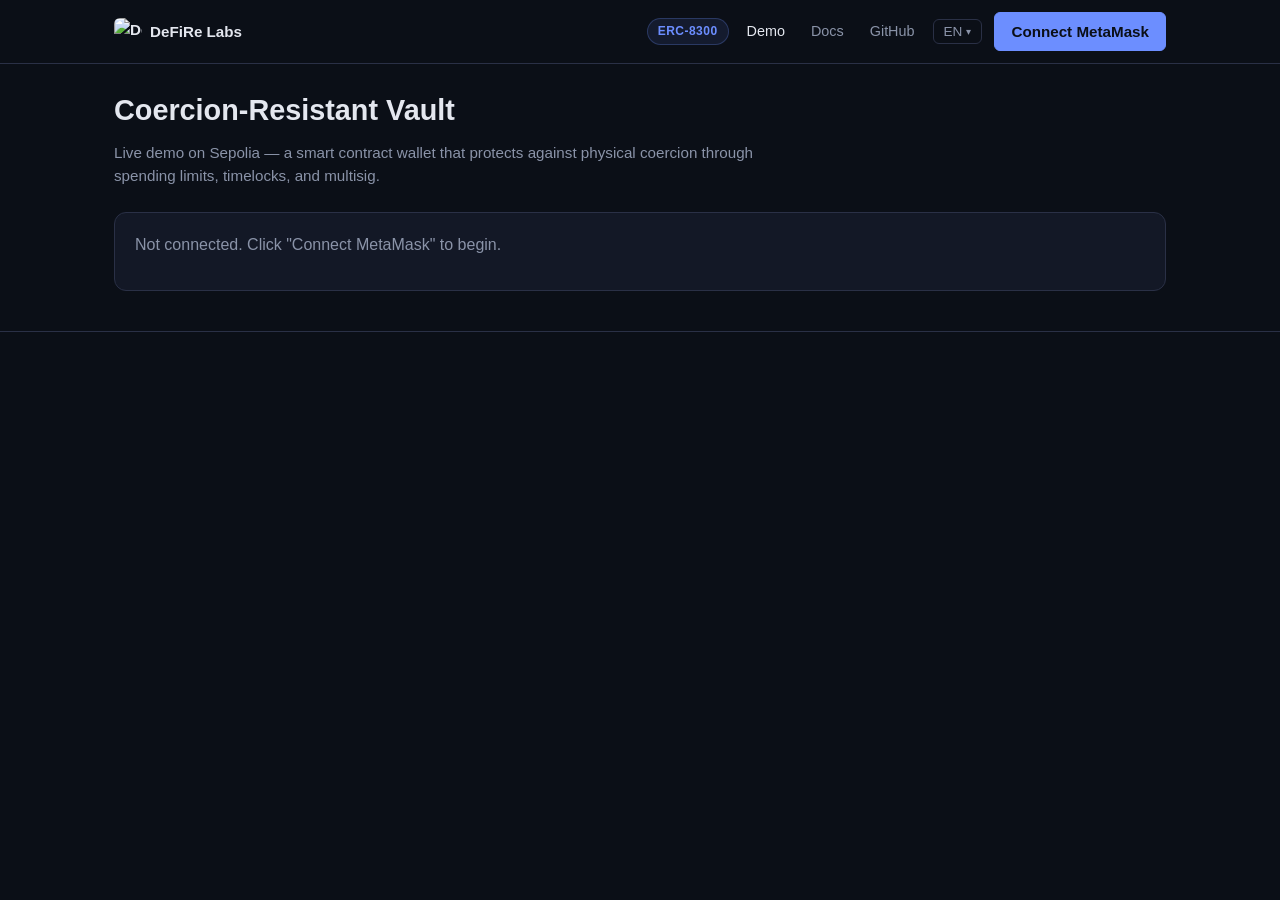
==== commit b4ba838d: "fix: unified header component with real DeFiRe Labs logo + language dropdown" ====
--- a/demo/index.html
+++ b/demo/index.html
@@ -7,70 +7,25 @@
   <link rel="stylesheet" href="styles.css" />
 </head>
 <body>
-
-  <header>
-    <div class="container header-row">
-      <a href="https://defire.business/" target="_blank" rel="noopener" class="brand">
-        <svg width="28" height="28" viewBox="0 0 76 76" fill="none" xmlns="http://www.w3.org/2000/svg">
-          <defs><linearGradient id="dg" x1="0%" y1="0%" x2="100%" y2="100%"><stop offset="0%" stop-color="#8B5CF6"/><stop offset="50%" stop-color="#6366F1"/><stop offset="100%" stop-color="#3B82F6"/></linearGradient></defs>
-          <path fill="url(#dg)" d="M16,9.57C16,9.57,54,9,54,9c3.78.01,7.63-.22,10.98,1.85C70.6,14.33,70.97,19.06,71,25v31c-.06,4.7-.49,10.22-4.22,13.57-3.85,3.45-9.93,3.42-14.78,3.43H22c-4.26-.06-7.52-.22-10.87-3.28C7.37,66.29,7.06,62.76,7,58V25c.04-7.86,1.03-12.3,9-15.43ZM28,52c4.57,0,14.28.81,17.87-1.74,5.97-4.24,5.72-18.5-.91-22.09C41.69,26.41,32.06,27,28,27v4h4c0,5.91,1.79,13.73-4,17v4ZM37,31c1.93.23,3.91.27,5.33,1.74,2.28,2.16,2.4,11.27,0,13.27-1.42,1.09-3.69.95-5.33,1V31Z"/>
-        </svg>
-        <span>DeFiRe Labs</span>
-      </a>
-
-      <div class="header-center">
-        <span class="erc-badge">ERC-8300</span>
-        <a href="https://github.com/DeFiRe-business/eip-proposal-5wrench" target="_blank" rel="noopener" class="nav-link">GitHub</a>
-        <a id="docs-link" href="docs-en.html" class="nav-link">Docs</a>
-        <div class="lang-dropdown">
-          <button id="lang-btn" class="lang-toggle" type="button">EN <span class="caret">&#9662;</span></button>
-          <div class="lang-menu" id="lang-menu">
-            <button data-lang="en" class="lang-option active">English</button>
-            <button data-lang="es" class="lang-option">Espanol</button>
-          </div>
-        </div>
-      </div>
-
-      <button id="connect-btn" class="primary">Connect MetaMask</button>
-    </div>
-  </header>
+  <header id="site-header"></header>
+  <script src="header.js"></script>
 
   <main class="container">
-
     <section class="hero">
       <h1>Coercion-Resistant Vault</h1>
-      <p class="subtitle">
-        Live demo on Sepolia — a smart contract wallet that protects against
-        physical coercion through spending limits, timelocks, and multisig.
-      </p>
+      <p class="subtitle">Live demo on Sepolia — a smart contract wallet that protects against physical coercion through spending limits, timelocks, and multisig.</p>
     </section>
 
-    <!-- Connection status -->
     <section id="connection-section" class="card">
-      <div id="wallet-status">
-        <p class="muted">Not connected. Click "Connect MetaMask" to begin.</p>
-      </div>
+      <div id="wallet-status"><p class="muted">Not connected. Click "Connect MetaMask" to begin.</p></div>
     </section>
 
-    <!-- Vault overview -->
     <section id="overview-section" class="card" hidden>
       <h2>Vault state</h2>
       <div class="grid grid-3">
-        <div class="stat">
-          <div class="stat-label">Total balance</div>
-          <div class="stat-value" id="vault-total">--</div>
-          <div class="stat-sub">ETH in vault</div>
-        </div>
-        <div class="stat stat-hot">
-          <div class="stat-label">Hot (immediately spendable)</div>
-          <div class="stat-value" id="vault-hot">--</div>
-          <div class="stat-sub"><span id="vault-spent">--</span> spent this epoch</div>
-        </div>
-        <div class="stat stat-cold">
-          <div class="stat-label">Cold (timelocked)</div>
-          <div class="stat-value" id="vault-cold">--</div>
-          <div class="stat-sub"><span id="timelock-duration">--</span> unlock delay</div>
-        </div>
+        <div class="stat"><div class="stat-label">Total balance</div><div class="stat-value" id="vault-total">--</div><div class="stat-sub">ETH in vault</div></div>
+        <div class="stat stat-hot"><div class="stat-label">Hot (immediately spendable)</div><div class="stat-value" id="vault-hot">--</div><div class="stat-sub"><span id="vault-spent">--</span> spent this epoch</div></div>
+        <div class="stat stat-cold"><div class="stat-label">Cold (timelocked)</div><div class="stat-value" id="vault-cold">--</div><div class="stat-sub"><span id="timelock-duration">--</span> unlock delay</div></div>
       </div>
       <div class="meta-grid">
         <div><span class="meta-label">Vault:</span> <a id="vault-address" target="_blank" rel="noopener">--</a></div>
@@ -82,109 +37,44 @@
       </div>
     </section>
 
-    <!-- Actions -->
     <section id="actions-section" hidden>
       <div class="grid grid-2">
         <div class="card">
           <h3>Deposit ETH</h3>
           <p class="muted">Send Sepolia ETH into the vault. Anyone can deposit.</p>
-          <div class="input-row">
-            <input type="number" id="deposit-amount" step="0.001" min="0" value="0.05" placeholder="Amount in ETH" />
-            <button id="deposit-btn" class="primary">Deposit</button>
-          </div>
+          <div class="input-row"><input type="number" id="deposit-amount" step="0.001" min="0" value="0.05" placeholder="Amount in ETH" /><button id="deposit-btn" class="primary">Deposit</button></div>
         </div>
         <div class="card">
           <h3>Hot spend</h3>
           <p class="muted">Instant transfer from the rate-limited hot balance. Owner only.</p>
-          <div class="input-row">
-            <input type="text" id="hotspend-to" placeholder="Recipient address (0x...)" />
-          </div>
-          <div class="input-row">
-            <input type="number" id="hotspend-amount" step="0.001" min="0" value="0.01" placeholder="Amount in ETH" />
-            <button id="hotspend-btn" class="primary">Hot Spend</button>
-          </div>
+          <div class="input-row"><input type="text" id="hotspend-to" placeholder="Recipient address (0x...)" /></div>
+          <div class="input-row"><input type="number" id="hotspend-amount" step="0.001" min="0" value="0.01" placeholder="Amount in ETH" /><button id="hotspend-btn" class="primary">Hot Spend</button></div>
         </div>
         <div class="card">
           <h3>Cold withdrawal</h3>
-          <p class="muted">Request a large withdrawal. Starts the timelock -- funds unlock after the delay, OR guardians can bypass with multisig.</p>
-          <div class="input-row">
-            <input type="text" id="coldwithdraw-to" placeholder="Recipient address (0x...)" />
-          </div>
-          <div class="input-row">
-            <input type="number" id="coldwithdraw-amount" step="0.001" min="0" value="0.1" placeholder="Amount in ETH" />
-            <button id="coldwithdraw-btn" class="primary">Request Withdrawal</button>
-          </div>
+          <p class="muted">Request a large withdrawal. Starts the timelock — funds unlock after the delay, OR guardians can bypass with multisig.</p>
+          <div class="input-row"><input type="text" id="coldwithdraw-to" placeholder="Recipient address (0x...)" /></div>
+          <div class="input-row"><input type="number" id="coldwithdraw-amount" step="0.001" min="0" value="0.1" placeholder="Amount in ETH" /><button id="coldwithdraw-btn" class="primary">Request Withdrawal</button></div>
         </div>
         <div class="card card-highlight">
           <h3>DeFi: Swap on Uniswap V3</h3>
-          <p class="muted">WETH to USDC swap via Uniswap SwapRouter02. Wraps ETH, approves the router, and swaps -- hot spending counter stays at zero.</p>
-          <div class="input-row">
-            <input type="number" id="swap-amount" step="0.001" min="0" value="0.01" placeholder="Amount in ETH" />
-            <button id="swap-btn" class="primary">Wrap + Swap</button>
-          </div>
-          <p class="muted small">Three transactions: wrap via <code>execute()</code>, approve, swap via <code>execute()</code>.</p>
+          <p class="muted">WETH to USDC swap via Uniswap. Wraps ETH, approves router, swaps — hot counter stays at zero.</p>
+          <div class="input-row"><input type="number" id="swap-amount" step="0.001" min="0" value="0.01" placeholder="Amount in ETH" /><button id="swap-btn" class="primary">Wrap + Swap</button></div>
+          <p class="muted small">Three txs: wrap via <code>execute()</code>, approve, swap via <code>execute()</code>.</p>
         </div>
       </div>
-      <div class="card">
-        <h3>Pending withdrawals</h3>
-        <div id="pending-list"><p class="muted">No pending withdrawals.</p></div>
-      </div>
+      <div class="card"><h3>Pending withdrawals</h3><div id="pending-list"><p class="muted">No pending withdrawals.</p></div></div>
     </section>
 
-    <!-- Activity log -->
     <section id="log-section" class="card" hidden>
-      <div class="log-header">
-        <h3>Activity log</h3>
-        <button id="clear-log" class="ghost small">Clear</button>
-      </div>
+      <div class="log-header"><h3>Activity log</h3><button id="clear-log" class="ghost small">Clear</button></div>
       <div id="log"></div>
     </section>
   </main>
 
-  <footer>
-    <div class="container footer-inner">
-      <a href="https://defire.business/" target="_blank" rel="noopener" class="brand brand-sm">
-        <svg width="20" height="20" viewBox="0 0 76 76" fill="none" xmlns="http://www.w3.org/2000/svg">
-          <defs><linearGradient id="dg2" x1="0%" y1="0%" x2="100%" y2="100%"><stop offset="0%" stop-color="#8B5CF6"/><stop offset="50%" stop-color="#6366F1"/><stop offset="100%" stop-color="#3B82F6"/></linearGradient></defs>
-          <path fill="url(#dg2)" d="M16,9.57C16,9.57,54,9,54,9c3.78.01,7.63-.22,10.98,1.85C70.6,14.33,70.97,19.06,71,25v31c-.06,4.7-.49,10.22-4.22,13.57-3.85,3.45-9.93,3.42-14.78,3.43H22c-4.26-.06-7.52-.22-10.87-3.28C7.37,66.29,7.06,62.76,7,58V25c.04-7.86,1.03-12.3,9-15.43ZM28,52c4.57,0,14.28.81,17.87-1.74,5.97-4.24,5.72-18.5-.91-22.09C41.69,26.41,32.06,27,28,27v4h4c0,5.91,1.79,13.73-4,17v4ZM37,31c1.93.23,3.91.27,5.33,1.74,2.28,2.16,2.4,11.27,0,13.27-1.42,1.09-3.69.95-5.33,1V31Z"/>
-        </svg>
-        <span>DeFiRe Labs</span>
-      </a>
-      <span class="muted small">ERC-8300 reference implementation. Sepolia testnet — no real funds at risk.</span>
-      <a href="https://github.com/ethereum/ERCs/pull/1703" target="_blank" rel="noopener" class="muted small">PR #1703</a>
-    </div>
-  </footer>
+  <footer id="site-footer"></footer>
 
   <script type="importmap">{"imports":{"ethers":"https://esm.sh/ethers@6.13.4"}}</script>
   <script type="module" src="app.js"></script>
-  <script>
-    // Language dropdown logic
-    const langBtn = document.getElementById('lang-btn');
-    const langMenu = document.getElementById('lang-menu');
-    const docsLink = document.getElementById('docs-link');
-    let currentLang = localStorage.getItem('vault-lang') || 'en';
-
-    function updateLang(lang) {
-      currentLang = lang;
-      localStorage.setItem('vault-lang', lang);
-      langBtn.innerHTML = lang.toUpperCase() + ' <span class="caret">&#9662;</span>';
-      docsLink.href = lang === 'es' ? 'docs-es.html' : 'docs-en.html';
-      langMenu.querySelectorAll('.lang-option').forEach(o => {
-        o.classList.toggle('active', o.dataset.lang === lang);
-      });
-      langMenu.classList.remove('open');
-    }
-
-    langBtn.addEventListener('click', (e) => {
-      e.stopPropagation();
-      langMenu.classList.toggle('open');
-    });
-    langMenu.querySelectorAll('.lang-option').forEach(o => {
-      o.addEventListener('click', () => updateLang(o.dataset.lang));
-    });
-    document.addEventListener('click', () => langMenu.classList.remove('open'));
-
-    updateLang(currentLang);
-  </script>
 </body>
 </html>
--- a/demo/styles.css
+++ b/demo/styles.css
@@ -1,375 +1,145 @@
 /* ══════════════════════════════════════════════ */
 /*  Base                                        */
 /* ══════════════════════════════════════════════ */
-
 :root {
-  --bg:            #0b0f17;
-  --bg-card:       #131826;
-  --bg-card-hl:    #1a2035;
-  --border:        #2a3046;
-  --text:          #e4e7ef;
-  --text-muted:    #8a93a8;
-  --accent:        #6c8eff;
-  --accent-hover:  #8aa4ff;
-  --hot:           #ff9f6b;
-  --cold:          #6bbcff;
-  --success:       #3ddc84;
-  --danger:        #ff5b5b;
-  --warn:          #ffc857;
+  --bg: #0b0f17; --bg-card: #131826; --bg-card-hl: #1a2035;
+  --border: #2a3046; --text: #e4e7ef; --text-muted: #8a93a8;
+  --accent: #6c8eff; --accent-hover: #8aa4ff;
+  --hot: #ff9f6b; --cold: #6bbcff;
+  --success: #3ddc84; --danger: #ff5b5b; --warn: #ffc857;
 }
-
 * { box-sizing: border-box; }
-
-body {
-  margin: 0;
-  font-family: -apple-system, BlinkMacSystemFont, "Segoe UI", Roboto,
-               "Helvetica Neue", Arial, sans-serif;
-  background: var(--bg);
-  color: var(--text);
-  line-height: 1.55;
-}
-
-.container {
-  max-width: 1100px;
-  margin: 0 auto;
-  padding: 0 24px;
-}
-
-h1, h2, h3, h4 { font-weight: 600; margin: 0; }
-h1 { font-size: 1.5rem; }
-h2 { font-size: 1.2rem; margin-bottom: 16px; }
-h3 { font-size: 1.05rem; margin-bottom: 8px; }
-
-p { margin: 0 0 12px 0; }
-
-a { color: var(--accent); text-decoration: none; }
-a:hover { color: var(--accent-hover); text-decoration: underline; }
-
-code {
-  font-family: "SF Mono", Menlo, Consolas, monospace;
-  background: rgba(255,255,255,0.05);
-  padding: 1px 5px;
-  border-radius: 3px;
-  font-size: 0.9em;
-}
-
-pre {
-  background: rgba(255,255,255,0.03);
-  border: 1px solid var(--border);
-  border-radius: 8px;
-  padding: 16px;
-  overflow-x: auto;
-  font-size: 0.85rem;
-  line-height: 1.5;
-}
-pre code { background: none; padding: 0; }
-
-.muted { color: var(--text-muted); }
-.small { font-size: 0.85rem; }
+body { margin:0; font-family:-apple-system,BlinkMacSystemFont,"Segoe UI",Roboto,"Helvetica Neue",Arial,sans-serif; background:var(--bg); color:var(--text); line-height:1.55; }
+.container { max-width:1100px; margin:0 auto; padding:0 24px; }
+h1,h2,h3 { font-weight:600; margin:0; }
+h1 { font-size:1.5rem; } h2 { font-size:1.2rem; margin-bottom:16px; } h3 { font-size:1.05rem; margin-bottom:8px; }
+p { margin:0 0 12px; }
+a { color:var(--accent); text-decoration:none; } a:hover { color:var(--accent-hover); text-decoration:underline; }
+code { font-family:"SF Mono",Menlo,Consolas,monospace; background:rgba(255,255,255,.05); padding:1px 5px; border-radius:3px; font-size:.9em; }
+pre { background:rgba(255,255,255,.03); border:1px solid var(--border); border-radius:8px; padding:16px; overflow-x:auto; font-size:.85rem; line-height:1.5; }
+pre code { background:none; padding:0; }
+.muted { color:var(--text-muted); } .small { font-size:.85rem; }
 
 /* ══════════════════════════════════════════════ */
-/*  Header — single unified bar                 */
+/*  Header (injected by header.js)              */
 /* ══════════════════════════════════════════════ */
-
-header {
-  border-bottom: 1px solid var(--border);
-  padding: 14px 0;
-  margin-bottom: 24px;
-}
-
-.header-row {
-  display: flex;
-  align-items: center;
-  gap: 16px;
-  flex-wrap: wrap;
-}
-
-/* DeFiRe Labs brand — left */
-.brand {
-  display: flex;
-  align-items: center;
-  gap: 8px;
-  color: var(--text);
-  font-weight: 600;
-  font-size: 0.95rem;
-  text-decoration: none;
-  margin-right: auto;
-}
-.brand:hover { color: var(--accent); text-decoration: none; }
-.brand svg { flex-shrink: 0; }
-.brand-sm { font-size: 0.85rem; }
-
-/* Center nav cluster */
-.header-center {
-  display: flex;
-  align-items: center;
-  gap: 12px;
-}
-
-.erc-badge {
-  font-size: 0.75rem;
-  font-weight: 600;
-  color: var(--accent);
-  background: rgba(108, 142, 255, 0.1);
-  border: 1px solid rgba(108, 142, 255, 0.25);
-  padding: 3px 10px;
-  border-radius: 20px;
-  letter-spacing: 0.04em;
-  white-space: nowrap;
-}
-
-.nav-link {
-  color: var(--text-muted);
-  font-size: 0.9rem;
-  padding: 4px 8px;
-  border-radius: 4px;
-  text-decoration: none;
-  transition: all 0.15s ease;
-}
-.nav-link:hover {
-  color: var(--text);
-  background: rgba(255,255,255,0.05);
-  text-decoration: none;
-}
+#site-header { border-bottom:1px solid var(--border); padding:12px 0; margin-bottom:24px; }
+.header-row { display:flex; align-items:center; gap:12px; flex-wrap:wrap; }
+.brand { display:flex; align-items:center; gap:8px; color:var(--text); font-weight:600; font-size:.95rem; text-decoration:none; white-space:nowrap; }
+.brand:hover { color:var(--accent); text-decoration:none; }
+.brand-icon { width:28px; height:28px; border-radius:6px; }
+.brand-icon-sm { width:22px; height:22px; }
+.brand-sm { font-size:.85rem; }
+.header-nav { display:flex; align-items:center; gap:10px; margin-left:auto; }
+.erc-badge { font-size:.75rem; font-weight:600; color:var(--accent); background:rgba(108,142,255,.1); border:1px solid rgba(108,142,255,.25); padding:3px 10px; border-radius:20px; letter-spacing:.04em; white-space:nowrap; }
+.nav-link { color:var(--text-muted); font-size:.9rem; padding:4px 8px; border-radius:4px; text-decoration:none; transition:all .15s; }
+.nav-link:hover { color:var(--text); background:rgba(255,255,255,.05); text-decoration:none; }
+.nav-active { color:var(--text); }
 
 /* Language dropdown */
-.lang-dropdown {
-  position: relative;
-}
-
-.lang-toggle {
-  display: flex;
-  align-items: center;
-  gap: 4px;
-  padding: 4px 10px;
-  background: transparent;
-  border: 1px solid var(--border);
-  border-radius: 6px;
-  color: var(--text-muted);
-  font-size: 0.85rem;
-  font-weight: 500;
-  cursor: pointer;
-  transition: all 0.15s ease;
-}
-.lang-toggle:hover {
-  border-color: var(--accent);
-  color: var(--text);
-}
-.caret { font-size: 0.65rem; }
-
-.lang-menu {
-  display: none;
-  position: absolute;
-  top: calc(100% + 6px);
-  right: 0;
-  background: var(--bg-card);
-  border: 1px solid var(--border);
-  border-radius: 8px;
-  min-width: 120px;
-  box-shadow: 0 8px 24px rgba(0,0,0,0.4);
-  z-index: 100;
-  overflow: hidden;
-}
-.lang-menu.open { display: block; }
-
-.lang-option {
-  display: block;
-  width: 100%;
-  padding: 8px 14px;
-  background: transparent;
-  border: none;
-  color: var(--text-muted);
-  font-size: 0.9rem;
-  text-align: left;
-  cursor: pointer;
-  transition: background 0.1s;
-}
-.lang-option:hover {
-  background: rgba(255,255,255,0.05);
-  color: var(--text);
-}
-.lang-option.active {
-  color: var(--accent);
-  font-weight: 600;
-}
-
-/* Hero */
-.hero {
-  margin-bottom: 24px;
-}
-.hero h1 { font-size: 1.8rem; margin-bottom: 8px; }
-.subtitle {
-  color: var(--text-muted);
-  font-size: 0.95rem;
-  max-width: 680px;
-  margin: 0;
-}
+.lang-dropdown { position:relative; }
+.lang-toggle { display:flex; align-items:center; gap:4px; padding:4px 10px; background:transparent; border:1px solid var(--border); border-radius:6px; color:var(--text-muted); font-size:.85rem; font-weight:500; cursor:pointer; transition:all .15s; }
+.lang-toggle:hover { border-color:var(--accent); color:var(--text); }
+.caret { font-size:.65rem; }
+.lang-menu { display:none; position:absolute; top:calc(100% + 6px); right:0; background:var(--bg-card); border:1px solid var(--border); border-radius:8px; min-width:120px; box-shadow:0 8px 24px rgba(0,0,0,.4); z-index:100; overflow:hidden; }
+.lang-menu.open { display:block; }
+.lang-option { display:block; width:100%; padding:8px 14px; background:transparent; border:none; color:var(--text-muted); font-size:.9rem; text-align:left; cursor:pointer; transition:background .1s; }
+.lang-option:hover { background:rgba(255,255,255,.05); color:var(--text); }
+.lang-option.active { color:var(--accent); font-weight:600; }
 
 /* ══════════════════════════════════════════════ */
-/*  Cards                                       */
+/*  Footer (injected by header.js)              */
 /* ══════════════════════════════════════════════ */
+#site-footer { margin-top:40px; padding:20px 0; border-top:1px solid var(--border); }
+.footer-row { display:flex; align-items:center; gap:16px; flex-wrap:wrap; }
+.footer-row > *:nth-child(2) { margin-left:auto; }
 
-.card {
-  background: var(--bg-card);
-  border: 1px solid var(--border);
-  border-radius: 12px;
-  padding: 20px;
-  margin-bottom: 20px;
-}
-.card-highlight {
-  border-color: var(--accent);
-  background: linear-gradient(180deg, var(--bg-card-hl) 0%, var(--bg-card) 100%);
-}
+/* ══════════════════════════════════════════════ */
+/*  Hero                                        */
+/* ══════════════════════════════════════════════ */
+.hero { margin-bottom:24px; }
+.hero h1 { font-size:1.8rem; margin-bottom:8px; }
+.subtitle { color:var(--text-muted); font-size:.95rem; max-width:680px; margin:0; }
 
-/* Grid */
-.grid { display: grid; gap: 20px; margin-bottom: 20px; }
-.grid-2 { grid-template-columns: repeat(2, 1fr); }
-.grid-3 { grid-template-columns: repeat(3, 1fr); }
+/* ══════════════════════════════════════════════ */
+/*  Cards / Grid / Stats                        */
+/* ══════════════════════════════════════════════ */
+.card { background:var(--bg-card); border:1px solid var(--border); border-radius:12px; padding:20px; margin-bottom:20px; }
+.card-highlight { border-color:var(--accent); background:linear-gradient(180deg,var(--bg-card-hl),var(--bg-card)); }
+.grid { display:grid; gap:20px; margin-bottom:20px; }
+.grid-2 { grid-template-columns:repeat(2,1fr); }
+.grid-3 { grid-template-columns:repeat(3,1fr); }
+.stat { padding:16px; background:rgba(255,255,255,.02); border:1px solid var(--border); border-radius:8px; }
+.stat-hot { border-left:3px solid var(--hot); } .stat-cold { border-left:3px solid var(--cold); }
+.stat-label { font-size:.8rem; color:var(--text-muted); text-transform:uppercase; letter-spacing:.05em; margin-bottom:4px; }
+.stat-value { font-size:1.6rem; font-weight:700; font-variant-numeric:tabular-nums; }
+.stat-sub { font-size:.85rem; color:var(--text-muted); margin-top:4px; }
+.meta-grid { margin-top:20px; padding-top:16px; border-top:1px solid var(--border); display:grid; grid-template-columns:1fr 1fr; gap:8px 20px; font-size:.9rem; }
+.meta-label { color:var(--text-muted); margin-right:8px; }
 
-@media (max-width: 720px) {
-  .grid-2, .grid-3 { grid-template-columns: 1fr; }
-}
-
-/* Stats */
-.stat {
-  padding: 16px;
-  background: rgba(255,255,255,0.02);
-  border: 1px solid var(--border);
-  border-radius: 8px;
-}
-.stat-hot  { border-left: 3px solid var(--hot);  }
-.stat-cold { border-left: 3px solid var(--cold); }
-.stat-label { font-size: 0.8rem; color: var(--text-muted); text-transform: uppercase; letter-spacing: 0.05em; margin-bottom: 4px; }
-.stat-value { font-size: 1.6rem; font-weight: 700; font-variant-numeric: tabular-nums; }
-.stat-sub { font-size: 0.85rem; color: var(--text-muted); margin-top: 4px; }
-
-/* Meta grid */
-.meta-grid {
-  margin-top: 20px; padding-top: 16px; border-top: 1px solid var(--border);
-  display: grid; grid-template-columns: 1fr 1fr; gap: 8px 20px; font-size: 0.9rem;
-}
-.meta-label { color: var(--text-muted); margin-right: 8px; }
-@media (max-width: 720px) { .meta-grid { grid-template-columns: 1fr; } }
-
-/* Inputs & buttons */
-.input-row { display: flex; gap: 8px; margin-bottom: 8px; }
-.input-row input[type="number"] { max-width: 160px; }
-
-input[type="text"], input[type="number"] {
-  flex: 1; padding: 10px 12px; background: var(--bg); border: 1px solid var(--border);
-  border-radius: 6px; color: var(--text); font-family: inherit; font-size: 0.95rem;
-}
-input:focus { outline: none; border-color: var(--accent); }
-
-button {
-  padding: 10px 16px; border: 1px solid var(--border); background: var(--bg-card);
-  color: var(--text); border-radius: 6px; cursor: pointer; font-family: inherit;
-  font-size: 0.95rem; transition: all 0.15s ease;
-}
-button:hover:not(:disabled) { border-color: var(--accent); color: var(--accent); }
-button:disabled { opacity: 0.5; cursor: not-allowed; }
-button.primary { background: var(--accent); border-color: var(--accent); color: #0b0f17; font-weight: 600; }
-button.primary:hover:not(:disabled) { background: var(--accent-hover); border-color: var(--accent-hover); color: #0b0f17; }
-button.danger { border-color: var(--danger); color: var(--danger); }
-button.ghost { background: transparent; border-color: transparent; color: var(--text-muted); }
-button.ghost:hover { color: var(--text); }
-button.small { padding: 4px 10px; font-size: 0.85rem; }
+/* ══════════════════════════════════════════════ */
+/*  Inputs / Buttons                            */
+/* ══════════════════════════════════════════════ */
+.input-row { display:flex; gap:8px; margin-bottom:8px; }
+.input-row input[type="number"] { max-width:160px; }
+input[type="text"],input[type="number"] { flex:1; padding:10px 12px; background:var(--bg); border:1px solid var(--border); border-radius:6px; color:var(--text); font-family:inherit; font-size:.95rem; }
+input:focus { outline:none; border-color:var(--accent); }
+button { padding:10px 16px; border:1px solid var(--border); background:var(--bg-card); color:var(--text); border-radius:6px; cursor:pointer; font-family:inherit; font-size:.95rem; transition:all .15s; }
+button:hover:not(:disabled) { border-color:var(--accent); color:var(--accent); }
+button:disabled { opacity:.5; cursor:not-allowed; }
+button.primary { background:var(--accent); border-color:var(--accent); color:#0b0f17; font-weight:600; }
+button.primary:hover:not(:disabled) { background:var(--accent-hover); border-color:var(--accent-hover); color:#0b0f17; }
+button.danger { border-color:var(--danger); color:var(--danger); }
+button.ghost { background:transparent; border-color:transparent; color:var(--text-muted); }
+button.ghost:hover { color:var(--text); }
+button.small { padding:4px 10px; font-size:.85rem; }
 
 /* Pending withdrawals */
-.pending-item {
-  display: grid; grid-template-columns: auto 1fr auto; gap: 12px; padding: 12px;
-  background: rgba(255,255,255,0.02); border: 1px solid var(--border);
-  border-radius: 6px; margin-bottom: 8px; align-items: center;
-}
-.pending-item-id { font-weight: 600; font-family: "SF Mono", Menlo, Consolas, monospace; }
-.pending-item-info { font-size: 0.9rem; color: var(--text-muted); }
-.pending-item-info strong { color: var(--text); }
-.pending-item-actions { display: flex; gap: 6px; }
-.unlock-ready { color: var(--success); font-weight: 600; }
-.unlock-waiting { color: var(--warn); }
+.pending-item { display:grid; grid-template-columns:auto 1fr auto; gap:12px; padding:12px; background:rgba(255,255,255,.02); border:1px solid var(--border); border-radius:6px; margin-bottom:8px; align-items:center; }
+.pending-item-id { font-weight:600; font-family:"SF Mono",Menlo,Consolas,monospace; }
+.pending-item-info { font-size:.9rem; color:var(--text-muted); }
+.pending-item-info strong { color:var(--text); }
+.pending-item-actions { display:flex; gap:6px; }
+.unlock-ready { color:var(--success); font-weight:600; }
+.unlock-waiting { color:var(--warn); }
 
 /* Activity log */
-.log-header { display: flex; justify-content: space-between; align-items: center; margin-bottom: 12px; }
-.log-header h3 { margin: 0; }
-#log {
-  font-family: "SF Mono", Menlo, Consolas, monospace; font-size: 0.85rem;
-  max-height: 320px; overflow-y: auto; background: var(--bg);
-  border: 1px solid var(--border); border-radius: 6px; padding: 12px;
-}
-.log-entry { padding: 4px 0; border-bottom: 1px solid rgba(255,255,255,0.04); }
-.log-entry:last-child { border-bottom: none; }
-.log-time { color: var(--text-muted); margin-right: 8px; }
-.log-success { color: var(--success); }
-.log-error   { color: var(--danger); }
-.log-info    { color: var(--accent); }
-.log-event   { color: var(--hot); }
-
-/* Footer */
-footer { margin-top: 40px; padding: 20px 0; border-top: 1px solid var(--border); }
-.footer-inner {
-  display: flex; justify-content: space-between; align-items: center;
-  flex-wrap: wrap; gap: 12px;
-}
+.log-header { display:flex; justify-content:space-between; align-items:center; margin-bottom:12px; }
+.log-header h3 { margin:0; }
+#log { font-family:"SF Mono",Menlo,Consolas,monospace; font-size:.85rem; max-height:320px; overflow-y:auto; background:var(--bg); border:1px solid var(--border); border-radius:6px; padding:12px; }
+.log-entry { padding:4px 0; border-bottom:1px solid rgba(255,255,255,.04); }
+.log-entry:last-child { border-bottom:none; }
+.log-time { color:var(--text-muted); margin-right:8px; }
+.log-success { color:var(--success); } .log-error { color:var(--danger); } .log-info { color:var(--accent); } .log-event { color:var(--hot); }
 
 /* Toast */
-.toast {
-  position: fixed; bottom: 24px; right: 24px; background: var(--bg-card);
-  border: 1px solid var(--border); border-radius: 8px; padding: 12px 16px;
-  font-size: 0.9rem; max-width: 360px; box-shadow: 0 8px 24px rgba(0,0,0,0.5);
-  z-index: 1000; animation: slideIn 0.2s ease-out;
-}
-.toast-success { border-color: var(--success); }
-.toast-error   { border-color: var(--danger); }
-@keyframes slideIn {
-  from { transform: translateX(24px); opacity: 0; }
-  to   { transform: translateX(0); opacity: 1; }
-}
+.toast { position:fixed; bottom:24px; right:24px; background:var(--bg-card); border:1px solid var(--border); border-radius:8px; padding:12px 16px; font-size:.9rem; max-width:360px; box-shadow:0 8px 24px rgba(0,0,0,.5); z-index:1000; animation:slideIn .2s ease-out; }
+.toast-success { border-color:var(--success); } .toast-error { border-color:var(--danger); }
+@keyframes slideIn { from{transform:translateX(24px);opacity:0} to{transform:translateX(0);opacity:1} }
 
 /* ══════════════════════════════════════════════ */
 /*  Docs pages                                  */
 /* ══════════════════════════════════════════════ */
-
-.docs-content {
-  max-width: 800px;
-  margin: 0 auto;
-  padding: 0 24px 60px;
-}
-.docs-content h1 { font-size: 2rem; margin-bottom: 8px; margin-top: 32px; }
-.docs-content h2 { font-size: 1.4rem; margin-top: 40px; margin-bottom: 12px; padding-bottom: 8px; border-bottom: 1px solid var(--border); }
-.docs-content h3 { font-size: 1.1rem; margin-top: 28px; margin-bottom: 8px; color: var(--accent); }
-.docs-content p { line-height: 1.7; margin-bottom: 16px; }
-.docs-content ul, .docs-content ol { padding-left: 24px; margin-bottom: 16px; }
-.docs-content li { margin-bottom: 8px; line-height: 1.6; }
-
-.docs-content .step {
-  background: var(--bg-card);
-  border: 1px solid var(--border);
-  border-radius: 12px;
-  padding: 20px 24px;
-  margin-bottom: 16px;
-}
-.docs-content .step-number {
-  display: inline-block; background: var(--accent); color: var(--bg);
-  font-weight: 700; font-size: 0.85rem; width: 28px; height: 28px;
-  line-height: 28px; text-align: center; border-radius: 50%; margin-right: 10px;
-}
-.docs-content .callout {
-  background: rgba(108, 142, 255, 0.08);
-  border-left: 3px solid var(--accent);
-  padding: 12px 16px; border-radius: 0 8px 8px 0; margin-bottom: 16px;
-}
-.docs-content .callout-warn {
-  background: rgba(255, 200, 87, 0.08);
-  border-left-color: var(--warn);
-}
+.docs-content { max-width:800px; margin:0 auto; padding:0 24px 60px; }
+.docs-content h1 { font-size:2rem; margin-bottom:8px; margin-top:32px; }
+.docs-content h2 { font-size:1.4rem; margin-top:40px; margin-bottom:12px; padding-bottom:8px; border-bottom:1px solid var(--border); }
+.docs-content h3 { font-size:1.1rem; margin-top:28px; margin-bottom:8px; color:var(--accent); }
+.docs-content p { line-height:1.7; margin-bottom:16px; }
+.docs-content ul,.docs-content ol { padding-left:24px; margin-bottom:16px; }
+.docs-content li { margin-bottom:8px; line-height:1.6; }
+.step { background:var(--bg-card); border:1px solid var(--border); border-radius:12px; padding:20px 24px; margin-bottom:16px; }
+.step-number { display:inline-block; background:var(--accent); color:var(--bg); font-weight:700; font-size:.85rem; width:28px; height:28px; line-height:28px; text-align:center; border-radius:50%; margin-right:10px; }
+.callout { background:rgba(108,142,255,.08); border-left:3px solid var(--accent); padding:12px 16px; border-radius:0 8px 8px 0; margin-bottom:16px; }
+.callout-warn { background:rgba(255,200,87,.08); border-left-color:var(--warn); }
 
 /* ══════════════════════════════════════════════ */
 /*  Responsive                                  */
 /* ══════════════════════════════════════════════ */
-
-@media (max-width: 720px) {
-  .header-row { gap: 10px; }
-  .header-center { gap: 8px; }
-  .erc-badge { display: none; }
-  .footer-inner { flex-direction: column; align-items: flex-start; }
+@media(max-width:720px) {
+  .grid-2,.grid-3 { grid-template-columns:1fr; }
+  .meta-grid { grid-template-columns:1fr; }
+  .header-nav { gap:6px; }
+  .erc-badge { display:none; }
+  .footer-row { flex-direction:column; align-items:flex-start; }
+  .footer-row > *:nth-child(2) { margin-left:0; }
 }
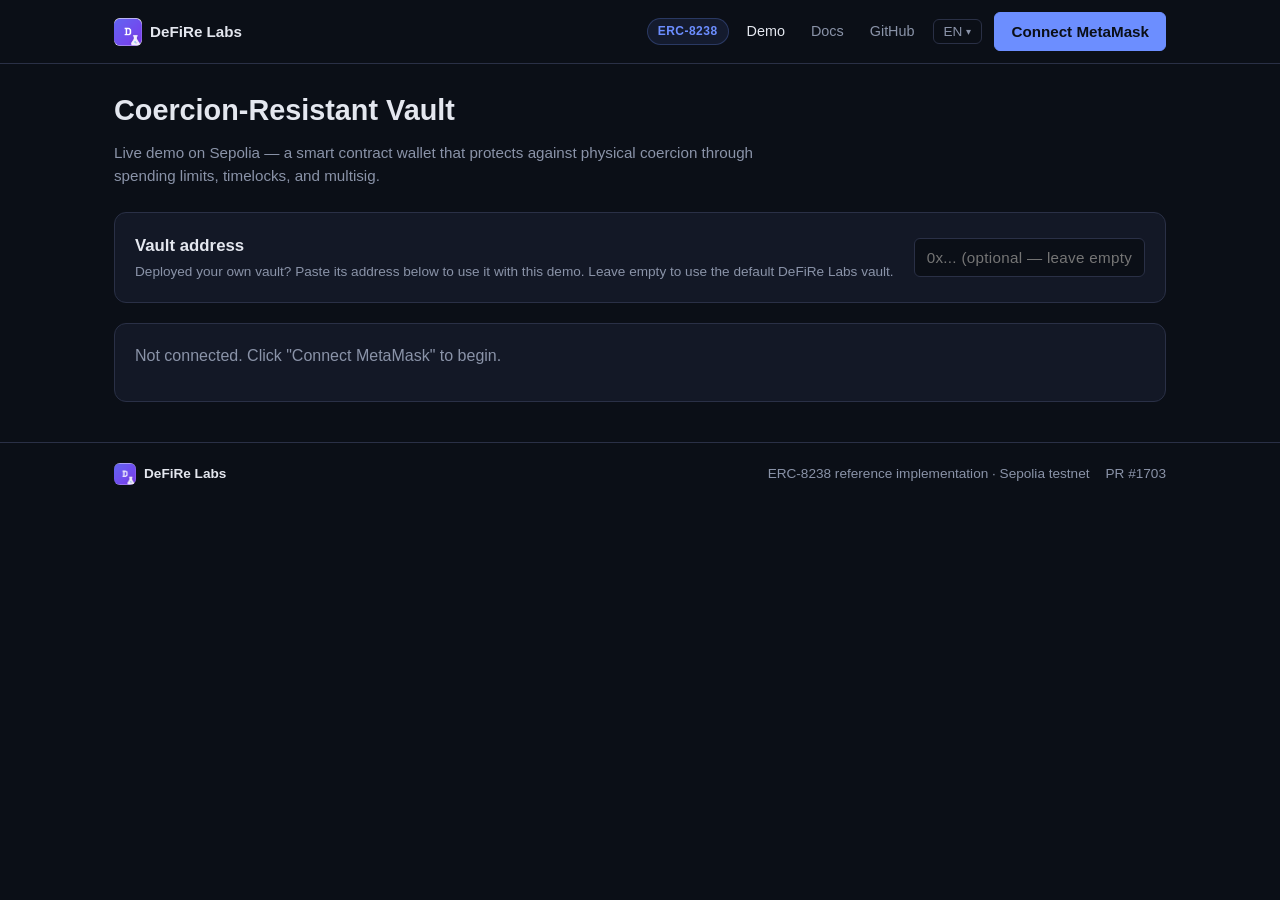
==== commit eed6b0c7: "feat: custom vault address input — visitors can test their own deployment" ====
--- a/demo/index.html
+++ b/demo/index.html
@@ -16,6 +16,21 @@
       <p class="subtitle">Live demo on Sepolia — a smart contract wallet that protects against physical coercion through spending limits, timelocks, and multisig.</p>
     </section>
 
+    <!-- Custom vault address -->
+    <section class="card custom-vault-section">
+      <div class="custom-vault-row">
+        <div class="custom-vault-info">
+          <h3>Vault address</h3>
+          <p class="muted small">Deployed your own vault? Paste its address below to use it with this demo. Leave empty to use the default DeFiRe Labs vault.</p>
+        </div>
+        <div class="custom-vault-input">
+          <input type="text" id="custom-vault" placeholder="0x... (optional — leave empty for default)" spellcheck="false" autocomplete="off" />
+          <span class="custom-vault-status" id="custom-vault-status"></span>
+        </div>
+      </div>
+    </section>
+
+    <!-- Connection status -->
     <section id="connection-section" class="card">
       <div id="wallet-status"><p class="muted">Not connected. Click "Connect MetaMask" to begin.</p></div>
     </section>
--- a/demo/styles.css
+++ b/demo/styles.css
@@ -60,6 +60,18 @@
 .hero { margin-bottom:24px; }
 .hero h1 { font-size:1.8rem; margin-bottom:8px; }
 .subtitle { color:var(--text-muted); font-size:.95rem; max-width:680px; margin:0; }
+
+/* ══════════════════════════════════════════════ */
+/*  Custom vault address input                  */
+/* ══════════════════════════════════════════════ */
+.custom-vault-section { padding:16px 20px; }
+.custom-vault-row { display:flex; align-items:center; gap:20px; }
+.custom-vault-info { flex-shrink:0; }
+.custom-vault-info h3 { margin-bottom:2px; }
+.custom-vault-info p { margin:0; }
+.custom-vault-input { flex:1; position:relative; }
+.custom-vault-input input { width:100%; font-family:"SF Mono",Menlo,Consolas,monospace; font-size:.85rem; letter-spacing:.02em; transition:border-color .15s; }
+.custom-vault-status { position:absolute; right:12px; top:50%; transform:translateY(-50%); font-size:.8rem; font-weight:600; pointer-events:none; }
 
 /* ══════════════════════════════════════════════ */
 /*  Cards / Grid / Stats                        */
@@ -132,6 +144,10 @@
 .callout { background:rgba(108,142,255,.08); border-left:3px solid var(--accent); padding:12px 16px; border-radius:0 8px 8px 0; margin-bottom:16px; }
 .callout-warn { background:rgba(255,200,87,.08); border-left-color:var(--warn); }
 
+/* Diagram */
+.diagram-wrap { text-align:center; margin:24px 0; }
+.diagram-wrap img { max-width:100%; height:auto; border:1px solid var(--border); border-radius:12px; background:rgba(255,255,255,.03); padding:16px; }
+
 /* ══════════════════════════════════════════════ */
 /*  Responsive                                  */
 /* ══════════════════════════════════════════════ */
@@ -142,4 +158,5 @@
   .erc-badge { display:none; }
   .footer-row { flex-direction:column; align-items:flex-start; }
   .footer-row > *:nth-child(2) { margin-left:0; }
+  .custom-vault-row { flex-direction:column; gap:8px; }
 }
